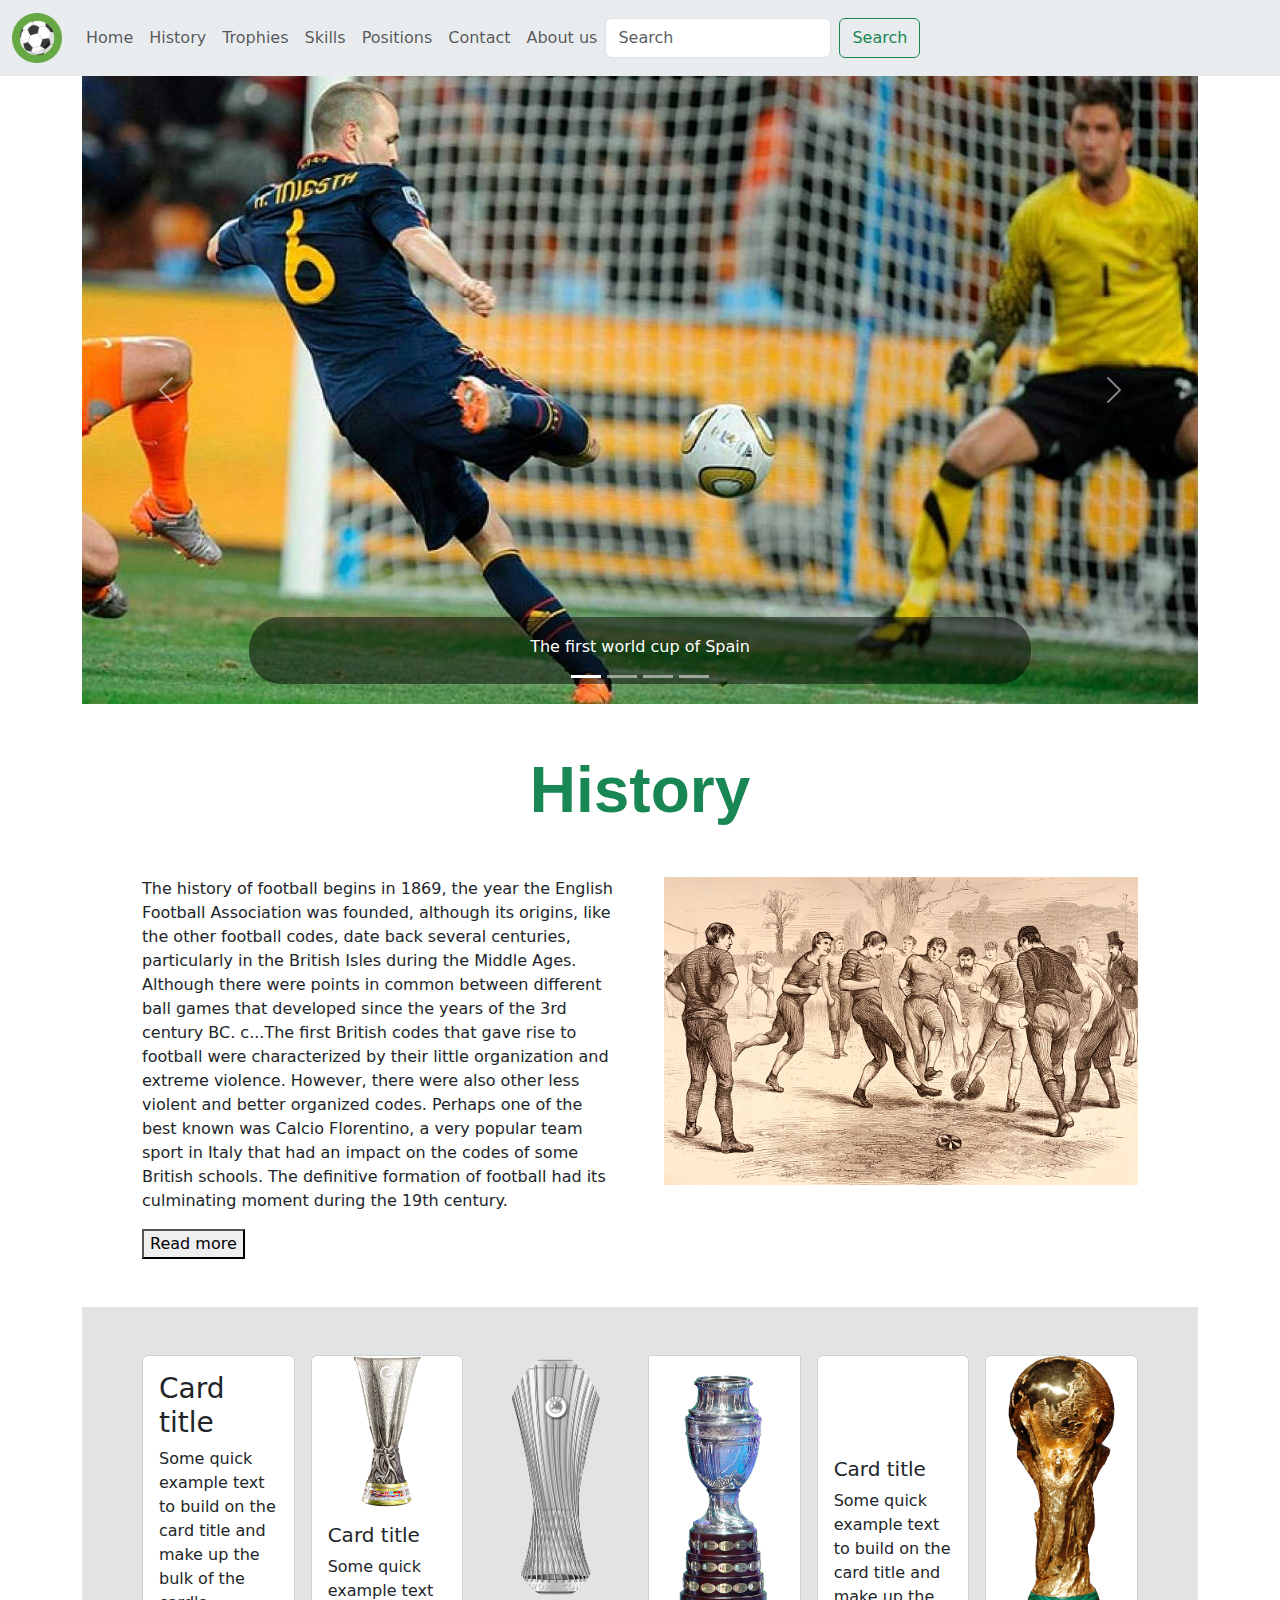
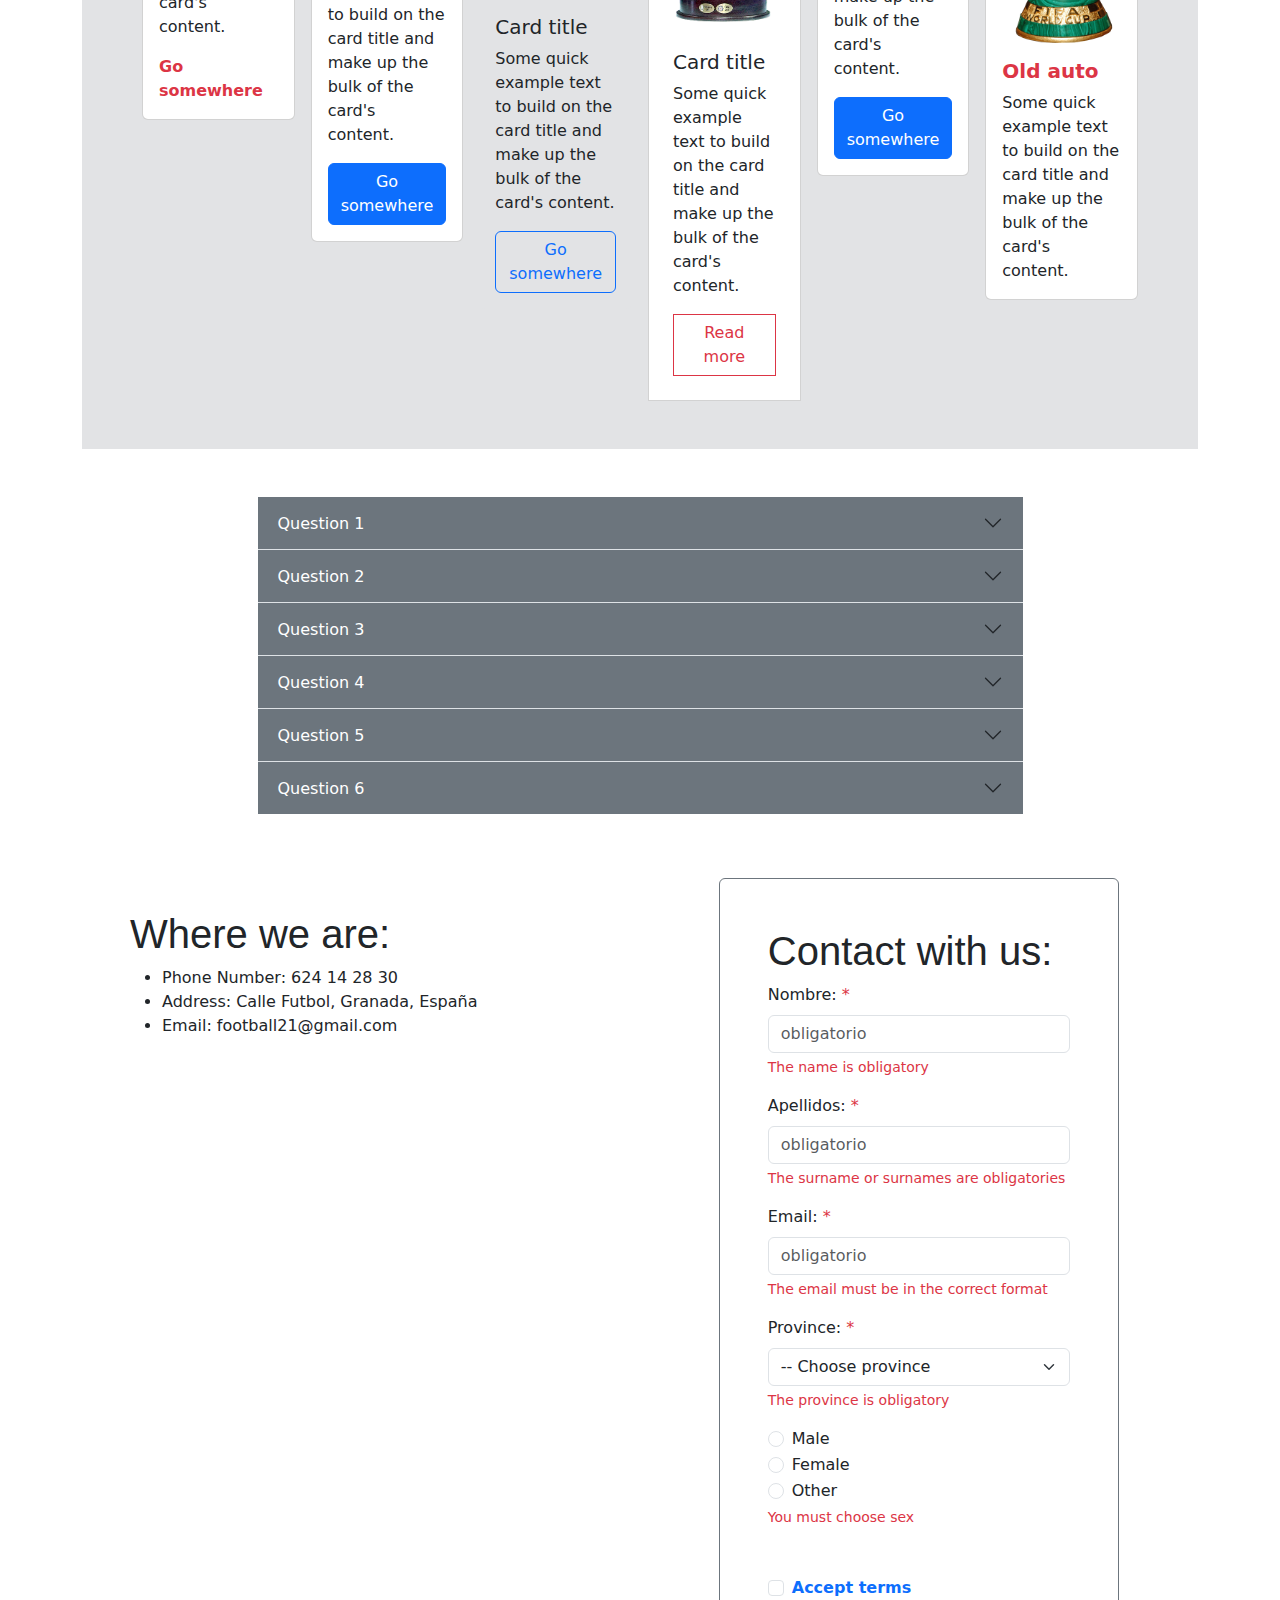
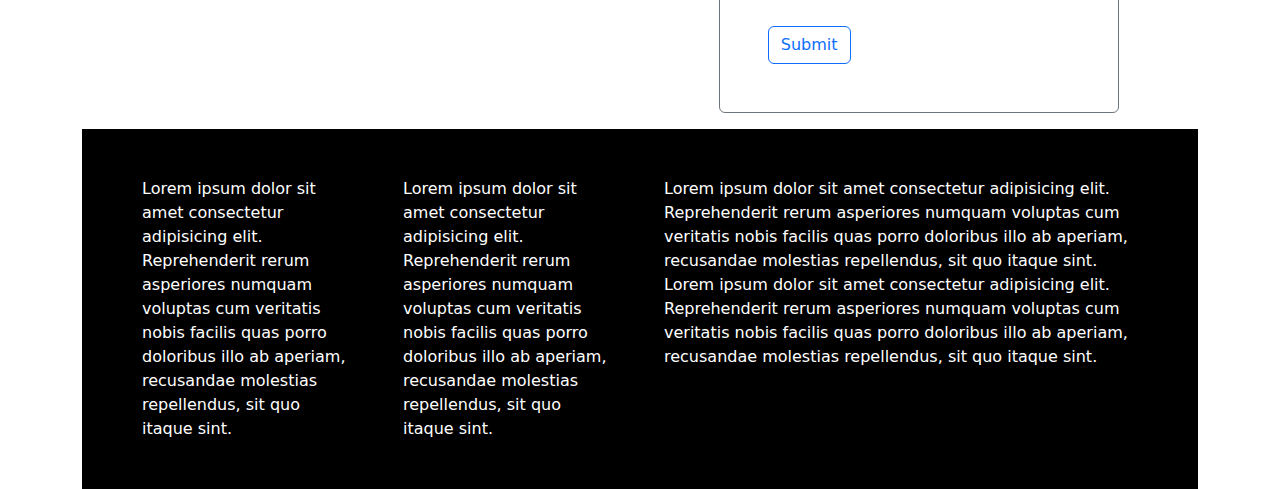
==== PROYECTO-BOOTSTRAP/football.html @ f74c39eb "." ====
<!DOCTYPE html>
<html lang="en">
<head>
    <meta charset="UTF-8">
    <meta name="viewport" content="width=device-width, initial-scale=1.0">
    <title>FOOTBALL</title>
    <link rel="stylesheet" href="https://cdn.jsdelivr.net/npm/bootstrap@5.3.2/dist/css/bootstrap.min.css">
    <link rel="stylesheet" href="./css/football.css">
    <link rel="shortcut icon" href="./img/balon.favicon.png" type="image/x-icon">
</head>
<body>
    <!-- div#wrapper.container>nav+head#hero+(main>(section*4))+footer -->

    <!------------ NAVIGATION BAR ------------>
    <nav class="navbar navbar-expand-lg bg-body-secondary sticky-top">
        <div class="container-fluid">
            <a class="navbar-brand" href="#"><img id="logo" src="./img/balon.favicon.png" alt="Logo FOOTBALL"></a>
            <button class="navbar-toggler" type="button" data-bs-toggle="collapse" data-bs-target="#navbarSupportedContent" aria-controls="navbarSupportedContent" aria-expanded="false" aria-label="Toggle navigation">
                <span class="navbar-toggler-icon"></span>
            </button>
            <div class="collapse navbar-collapse" id="navbarSupportedContent">
                <ul class="navbar-nav me-auto mb-2 mb-lg-0">
                    <li class="nav-item">
                        <a class="nav-link" aria-current="page" href="#">Home</a>
                    </li>
                    <li class="nav-item">
                        <a class="nav-link" href="#history" onclick="closenav()">History</a>
                    </li>
                    <li class="nav-item">
                        <a class="nav-link" href="#trophies">Trophies</a>
                    </li>
                    <li class="nav-item">
                        <a class="nav-link" href="#skills">Skills</a>
                    </li>
                    <li class="nav-item">
                        <a class="nav-link" href="#positions">Positions</a>
                    </li>
                    <li class="nav-item">
                        <a class="nav-link" href="#contact">Contact</a>
                    </li>
                    <li class="nav-item">
                        <a class="nav-link" href="#about us">About us</a>
                    </li>
            <!-- DESACTIVO FORMULARIO -->
            <form class="d-flex text-end" role="search">
                <input class="form-control me-2 " type="search" placeholder="Search" aria-label="Search">
                <button class="btn btn-outline-success" type="submit">Search</button>
            </form>
            </div>
        </div>
    </nav>

    <div id="wrapper" class="container">
        <!------------ HERO SECTION ------------>
        <section id="#">
            <!------- CAROUSEL BOOTSTRAP ------->
            <div id="carouselExampleCaptions" class="carousel slide">
                <!------- LINKS BELOW ------->
                <div class="carousel-indicators">
                    <button type="button" data-bs-target="#carouselExampleCaptions" data-bs-slide-to="0" class="active" aria-current="true" aria-label="Slide 1"></button>
                    <button type="button" data-bs-target="#carouselExampleCaptions" data-bs-slide-to="1" aria-label="Slide 2"></button>
                    <button type="button" data-bs-target="#carouselExampleCaptions" data-bs-slide-to="2" aria-label="Slide 3"></button>
                    <button type="button" data-bs-target="#carouselExampleCaptions" data-bs-slide-to="3" aria-label="Slide 4"></button>
                </div>

                <!------- IMAGES ------->
                <div class="carousel-inner">
                    <!------- IMAGE 1 ------->
                    <div class="carousel-item active">
                        <img src="./img/827245.jfif" class="d-block w-100" alt="Texto descriptivo">
                        <div class="carousel-caption d-none d-md-block bg-black rounded-5">
                            <h6>The first world cup of Spain</h6>
                        </div>
                    </div>
                    <!------- IMAGE 2 ------->
                    <div class="carousel-item">
                        <img src="./img/pele.jpg" class="d-block w-100" alt="Lo que sea">
                        <div class="carousel-caption d-none d-md-block bg-black rounded-5">
                            <h6></h6>
                        </div>
                    </div>
                    <!------- IMAGE 3 ------->
                    <div class="carousel-item">
                        <img src="./img/messi-8-1688020.jpg" class="d-block w-100" alt="Algo más">
                        <div class="carousel-caption d-none d-md-block bg-black rounded-5">
                            <h6>Messi with all his golden balls</h6>
                        </div>
                    </div>
                    <!------- IMAGE 4 ------->
                    <div class="carousel-item">
                        <img src="https://fastly.picsum.photos/id/295/800/600.jpg?hmac=n0htcanAhgyzO3VmxUn345VQCfH1OHE-rQcszodWWuw" class="d-block w-100" alt="Más aún">
                        <div class="carousel-caption d-none d-md-block bg-black rounded-5">
                            <h5>Fourth slide label</h5>
                            <p>Some representative placeholder content for the fourth slide.</p>
                        </div>
                    </div>
                    <!------- IMAGE 5 ------->
                    <div class="carousel-item">
                        <img src="https://fastly.picsum.photos/id/295/800/600.jpg?hmac=n0htcanAhgyzO3VmxUn345VQCfH1OHE-rQcszodWWuw" class="d-block w-100" alt="Más aún">
                        <div class="carousel-caption d-none d-md-block bg-black rounded-5">
                            <h5>Fourth slide label</h5>
                            <p>Some representative placeholder content for the fourth slide.</p>
                        </div>
                    </div>
                </div>

                <!------- FORWARD & BACKWARD BUTTONS ------->
                <button class="carousel-control-prev" type="button" data-bs-target="#carouselExampleCaptions" data-bs-slide="prev">
                    <span class="carousel-control-prev-icon" aria-hidden="true"></span>
                    <span class="visually-hidden">Previous</span>
                </button>
                <button class="carousel-control-next" type="button" data-bs-target="#carouselExampleCaptions" data-bs-slide="next">
                    <span class="carousel-control-next-icon" aria-hidden="true"></span>
                    <span class="visually-hidden">Next</span>
                </button>
            </div>
        </section>

        <main>
            <!------------ INTRODUCTION ------------>
            <section id="history" class="p-5">
                <h1 class="text-center mb-5 text-success display-3 fw-bold">History</h1>
                <!-- GRID 2 COLUMNS -->
                <div class="container">
                    <div class="row g-5">
                        <!------- COLUMN 1 ------->
                        <div class="col-12 col-md-6">
                            <p>The history of football begins in 1869, the year the English Football Association was founded, although its origins, like the other football codes, date back several centuries, particularly in the British Isles during the Middle Ages. Although there were points in common between different ball games that developed since the years of the 3rd century BC. c<span id="dots">...</span><span id="more">The first British codes that gave rise to football were characterized by their little organization and extreme violence. However, there were also other less violent and better organized codes. Perhaps one of the best known was Calcio Florentino, a very popular team sport in Italy that had an impact on the codes of some British schools. The definitive formation of football had its culminating moment during the 19th century.</span></p>
                            <button onclick="myFunction2()" id="myBtn">Read more</button>
                        </div>
                        <!------- COLUMN 2 ------->
                        <div class="col-12 col-md-6">
                            <img class="w-100" src="./img/historia.jpg" alt="">
                        </div>
                    </div>
                </div>
            </section>

            <!------------ TROPHIES ------------>
            <section id="trophies" class="p-5 bg-secondary-subtle">
                <div class="container">
                    <div class="row g-3">
                        <div class="col-12 col-md-6 col-lg-2 col-xxl-2">
                            <!------- CARD 1 ------->
                            <div class="card">
                                <div class="card-body">
                                    <h3 class="card-title">Card title</h3>
                                    <p class="card-text">Some quick example text to build on the card title and make up the bulk of the card's content.</p>
                                    <a href="#" class="link-danger link-offset-2 fw-bold text-decoration-none">Go somewhere</a>
                                </div>
                            </div>
                        </div>
                        <div class="col-12 col-md-6 col-lg-2 col-xxl-2">
                            <!------- CARD 2 ------->
                            <div class="card">
                                <img src="./img/europa league.png" class="card-img-top" alt="Descripción">
                                <div class="card-body">
                                    <h5 class="card-title">Card title</h5>
                                    <p class="card-text">Some quick example text to build on the card title and make up the bulk of the card's content.</p>
                                    <a href="#" class="btn btn-primary">Go somewhere</a>
                                </div>
                            </div>
                        </div>
                        <div class="col-12 col-md-6 col-lg-2 col-xxl-2">
                            <!------- CARD 3 ------->
                            <div class="card bg-secondary-subtle border-0">
                                <img src="./img/Conference league.png" class="card-img-top rounded-circle w-75 d-block m-auto" alt="Descripción">
                                <div class="card-body">
                                    <h5 class="card-title">Card title</h5>
                                    <p class="card-text">Some quick example text to build on the card title and make up the bulk of the card's content.</p>
                                    <a href="#" class="btn btn-outline-primary mx-auto">Go somewhere</a>
                                </div>
                            </div>
                        </div>
                        <div class="col-12 col-md-6 col-lg-2 col-xxl-2">
                            <!------- CARD 4 ------->
                            <div class="card p-2 rounded-0">
                                <img src="./img/american cup.png" class="card-img-top" alt="Descripción">
                                <div class="card-body">
                                    <h5 class="card-title">Card title</h5>
                                    <p class="card-text">Some quick example text to build on the card title and make up the bulk of the card's content.</p>
                                    <a href="#" class="btn btn-outline-danger d-block rounded-0">Read more</a>
                                </div>
                            </div>
                        </div>
                        <div class="col-12 col-md-6 col-lg-2 col-xxl-2">
                            <!------- CARD 5 ------->
                            <div class="card">
                                <div class="ratio ratio-16x9">
                                    <iframe src="https://www.youtube.com/embed/86vsSW-Rt0o?si=oY3pMGv5X116dDCg" title="YouTube video player" frameborder="0" allow="accelerometer; autoplay; clipboard-write; encrypted-media; gyroscope; picture-in-picture; web-share" allowfullscreen></iframe>
                                </div>
                                <div class="card-body">
                                    <h5 class="card-title">Card title</h5>
                                    <p class="card-text">Some quick example text to build on the card title and make up the bulk of the card's content.</p>
                                    <a href="#" class="btn btn-primary">Go somewhere</a>
                                </div>
                            </div>
                        </div>
                        <div class="col-12 col-md-6 col-lg-2 col-xxl-2">
                            <!------- CARD 6 ------->
                            <a href="" class="text-decoration-none">
                            <div class="card">
                                <img src="./img/world cup.png" class="card-img-top" alt="Old auto">
                                <div class="card-body">
                                    <h5 class="card-title text-danger fw-bold">Old auto</h5>
                                    <p class="card-text">Some quick example text to build on the card title and make up the bulk of the card's content.</p>
                                </div>
                                </div>
                            </a>
                        </div>
                    </div>
                </div>
            </section>
            
            <!------------ SKILLS ------------>
            <section id="skills" class="p-5">
                <!-- ACCORDION FROM BOOTSTRAP V5.3 -->
                <div class="accordion accordion-flush w-75 mx-auto" id="accordionExample">
                    <div class="accordion-item">
                        <h2 class="accordion-header">
                            <button class="accordion-button collapsed bg-secondary text-white bg-secondary text-white" type="button" data-bs-toggle="collapse" data-bs-target="#collapseOne" aria-expanded="false" aria-controls="collapseOne">
                            Question 1
                            </button>
                        </h2>
                        <div id="collapseOne" class="accordion-collapse collapse" data-bs-parent="#accordionExample">
                            <div class="accordion-body bg-black text-white">
                                <strong>This is the first item's accordion body.</strong> It is shown by default, until the collapse plugin adds the appropriate classes that we use to style each element. These classes control the overall appearance, as well as the showing and hiding via CSS transitions. You can modify any of this with custom CSS or overriding our default variables. It's also worth noting that just about any HTML can go within the <code>.accordion-body</code>, though the transition does limit overflow.
                            </div>
                        </div>
                    </div>
                    <div class="accordion-item">
                        <h2 class="accordion-header">
                            <button class="accordion-button collapsed bg-secondary text-white" type="button" data-bs-toggle="collapse" data-bs-target="#collapseTwo" aria-expanded="false" aria-controls="collapseTwo">
                            Question 2
                            </button>
                        </h2>
                        <div id="collapseTwo" class="accordion-collapse collapse" data-bs-parent="#accordionExample">
                            <div class="accordion-body bg-black text-white">
                            <strong>This is the second item's accordion body.</strong> It is hidden by default, until the collapse plugin adds the appropriate classes that we use to style each element. These classes control the overall appearance, as well as the showing and hiding via CSS transitions. You can modify any of this with custom CSS or overriding our default variables. It's also worth noting that just about any HTML can go within the <code>.accordion-body</code>, though the transition does limit overflow.
                            </div>
                        </div>
                    </div>
                    <div class="accordion-item">
                        <h2 class="accordion-header">
                            <button class="accordion-button collapsed bg-secondary text-white" type="button" data-bs-toggle="collapse" data-bs-target="#collapseThree" aria-expanded="false" aria-controls="collapseThree">
                            Question 3
                            </button>
                        </h2>
                        <div id="collapseThree" class="accordion-collapse collapse" data-bs-parent="#accordionExample">
                            <div class="accordion-body bg-black text-white">
                            <strong>This is the third item's accordion body.</strong> It is hidden by default, until the collapse plugin adds the appropriate classes that we use to style each element. These classes control the overall appearance, as well as the showing and hiding via CSS transitions. You can modify any of this with custom CSS or overriding our default variables. It's also worth noting that just about any HTML can go within the <code>.accordion-body</code>, though the transition does limit overflow.
                            </div>
                        </div>
                    </div>
                    <div class="accordion-item">
                        <h2 class="accordion-header">
                            <button class="accordion-button collapsed bg-secondary text-white" type="button" data-bs-toggle="collapse" data-bs-target="#collapseFour" aria-expanded="false" aria-controls="collapseFour">
                            Question 4
                            </button>
                        </h2>
                        <div id="collapseFour" class="accordion-collapse collapse" data-bs-parent="#accordionExample">
                            <div class="accordion-body bg-black text-white">
                            <strong>This is the third item's accordion body.</strong> It is hidden by default, until the collapse plugin adds the appropriate classes that we use to style each element. These classes control the overall appearance, as well as the showing and hiding via CSS transitions. You can modify any of this with custom CSS or overriding our default variables. It's also worth noting that just about any HTML can go within the <code>.accordion-body</code>, though the transition does limit overflow.
                            </div>
                        </div>
                    </div>
                    <div class="accordion-item">
                        <h2 class="accordion-header">
                            <button class="accordion-button collapsed bg-secondary text-white" type="button" data-bs-toggle="collapse" data-bs-target="#collapseFive" aria-expanded="false" aria-controls="collapseFive">
                            Question 5
                            </button>
                        </h2>
                        <div id="collapseFive" class="accordion-collapse collapse" data-bs-parent="#accordionExample">
                            <div class="accordion-body bg-black text-white">
                            <strong>This is the third item's accordion body.</strong> It is hidden by default, until the collapse plugin adds the appropriate classes that we use to style each element. These classes control the overall appearance, as well as the showing and hiding via CSS transitions. You can modify any of this with custom CSS or overriding our default variables. It's also worth noting that just about any HTML can go within the <code>.accordion-body</code>, though the transition does limit overflow.
                            </div>
                        </div>
                    </div>
                    <div class="accordion-item">
                        <h2 class="accordion-header">
                            <button class="accordion-button collapsed bg-secondary text-white" type="button" data-bs-toggle="collapse" data-bs-target="#collapseSix" aria-expanded="false" aria-controls="collapseSix">
                            Question 6
                            </button>
                        </h2>
                        <div id="collapseSix" class="accordion-collapse collapse" data-bs-parent="#accordionExample">
                            <div class="accordion-body bg-black text-white">
                            <strong>This is the third item's accordion body.</strong> It is hidden by default, until the collapse plugin adds the appropriate classes that we use to style each element. These classes control the overall appearance, as well as the showing and hiding via CSS transitions. You can modify any of this with custom CSS or overriding our default variables. It's also worth noting that just about any HTML can go within the <code>.accordion-body</code>, though the transition does limit overflow.
                            </div>
                        </div>
                    </div>
                </div>
            </section>
            
            <!------------ POSITIONS ------------>
            <section id="positions">
                
            </section>

            <!------------ CONTACT ------------>
            <section id="contact" class="h-75">
                <div class="container">
                    <div class="row">
                        <div class="col-12 col-md-6 p-5 ">
                            <h1>Where we are:</h1>
                            <ul>
                                <li>Phone Number: 624 14 28 30</li>
                                <li>Address: Calle Futbol, Granada, España</li>
                                <li>Email: football21@gmail.com</li>
                            </ul>
                            <div class="ratio ratio-1x1 w-75 mx-auto mt-5">
                                <iframe src="https://www.google.com/maps/embed?pb=!1m18!1m12!1m3!1d85557.43294208476!2d-3.90447920020914!3d37.16340729275277!2m3!1f0!2f0!3f0!3m2!1i1024!2i768!4f13.1!3m3!1m2!1s0xd7206f2022d8287%3A0x9aa7edf720f679b5!2sC.%20Futbol%2C%2018328%20Pe%C3%B1uelas%2C%20Granada!5e0!3m2!1ses!2ses!4v1707207573470!5m2!1ses!2ses" style="border:0;" allowfullscreen="" loading="lazy"></iframe>
                            </div>
                        </div>
                        <!------- FORM ------->
                        <div class="col-12 col-md-6">
                            <form action="" method="post" onsubmit="return validation()" class="m-3 p-5 border border-secondary rounded-2 mx-auto w-75">
                                <h1>Contact with us: </h1>
                                <div class="mb-3">
                                    <label for="nombre" class="form-label">Nombre: <span class="text-danger">*</span></label>
                                    <input type="text" onchange="deleteError('nombre')" class="form-control" id="nombre" name="nombre" placeholder="obligatorio">
                                    <div id="nombreHelp" class="form-text text-danger">The name is obligatory</div>
                                </div>
                                <div class="mb-3">
                                    <label for="apellidos" class="form-label">Apellidos: <span class="text-danger">*</span></label>
                                    <input type="text" onchange="deleteError('apellidos')"class="form-control" id="apellidos" name="apellidos" placeholder="obligatorio">
                                    <div id="apellidosHelp" class="form-text text-danger">The surname or surnames are obligatories</div>
                                </div>
                                <div class="mb-3">
                                    <label for="email" class="form-label">Email: <span class="text-danger">*</span></label>
                                    <input type="email" onchange="deleteError('email')"class="form-control" id="email" name="email" placeholder="obligatorio">
                                    <div id="emailHelp" class="form-text text-danger">The email must be in the correct format</div>
                                </div>
                                <div class="mb-3">
                                    <label for="provincia" class="form-label">Province: <span class="text-danger">*</span></label>
                                    <select class="form-select" onchange="deleteError('provincia')" aria-label="Default select example">
                                        <option value="0" selected>-- Choose province</option>
                                        <option value="29">Málaga</option>
                                        <option value="18">Granada</option>
                                        <option value="4">Almería</option>
                                    </select>
                                    <div id="provinciaHelp" class="form-text text-danger">The province is obligatory</div>
                                </div>
                                <div class="form-check">
                                    <input class="form-check-input" type="radio" name="sexo" id="masculino" value="masculino">
                                    <label class="form-check-label" for="masculino">
                                        Male
                                    </label>
                                </div>
                                <div class="form-check">
                                    <input class="form-check-input" type="radio" name="sexo" id="femenino" value="femenino">
                                    <label class="form-check-label" for="femenino">
                                        Female
                                    </label>
                                </div>
                                <div class="form-check">
                                    <input class="form-check-input" type="radio" name="sexo" id="otro" value="otro">
                                    <label class="form-check-label" for="otro">
                                        Other
                                    </label>
                                </div>
                                <div id="sexoHelp" class="form-text text-danger">You must choose sex</div>
                                <div class="form-check mt-5">
                                    <input class="form-check-input" type="checkbox" value="terminos" id="terminos">
                                    <a id="disparador" data-bs-toggle="modal" data-bs-target="#condiciones" class="text-primary fw-bold">
                                        <label class="form-check-label" for="terminos">
                                        Accept terms
                                        </label>
                                    </a>
                                </div>
                                <button class="btn btn-outline-primary mt-4 mx-auto" type="submit">Submit</button>
                            </form>
                            <!-- Modal -->
                            <div class="modal fade" id="condiciones" data-bs-backdrop="static" data-bs-keyboard="false" tabindex="-1" aria-labelledby="staticBackdropLabel" aria-hidden="true">
                                <div class="modal-dialog modal-dialog-scrollable">
                                    <div class="modal-content">
                                        <div class="modal-header">
                                            <h1 class="modal-title fs-5" id="staticBackdropLabel">PRIVACY POLICY</h1>
                                            <button type="button" class="btn-close" data-bs-dismiss="modal" aria-label="Close"></button>
                                        </div>
                                        <div class="modal-body">
                                            <h4>Privacy Policy</h4> This Privacy Policy establishes the terms in which <b>Football</b> uses and protects the information that is provided by its users when using its website. This company is committed to the security of its users' data. When we ask you to fill out personal information fields with which you can be identified, we do so ensuring that it will only be used in accordance with the terms of this document. However, this Privacy Policy may change over time or be updated, so we recommend and emphasize that you continually review this page to ensure that you agree with such changes. <br><br><h6>Information that is collected</h6> Our website may collect personal information such as: Name, contact information such as your email address and demographic information. Likewise, when necessary, specific information may be required to process an order or make a delivery or billing. <br><br><h6>Use of collected information</h6> Our website uses the information in order to provide the best possible service, particularly to maintain a record of users, orders if applicable, and improve our products and services. Emails may be sent periodically through our site with special offers, new products and other advertising information that we consider relevant to you or that may provide you with some benefit, these emails will be sent to the address you provide and may be canceled. whenever. <b>Football</b> is highly committed to fulfilling the commitment to keep your information secure. We use the most advanced systems and constantly update them to ensure that there is no unauthorized access. <br><br><h6>Cookies</h6> A cookie refers to a file that is sent with the purpose of requesting permission to be stored on your computer. Upon accepting said file, it is created and the cookie is then used to obtain information regarding web traffic, and also facilitates future visits to a website. recurrent. Another function that cookies have is that with them the websites can recognize you individually and therefore provide you with the best personalized service on their website. <br>Our website uses cookies to identify the pages that are visited and their frequency. This information is used only for statistical analysis and then the information is permanently deleted. You can delete cookies at any time from your computer. However, cookies help to provide a better service on the websites, they do not give access to information from your computer or from you, unless you want it and provide it directly. You can accept or deny the use of cookies, however most browsers automatically accept cookies as it serves to have a better web service. You can also change your computer settings to decline cookies. If they decline, you may not be able to use some of our services. <br><br><h6>Links to Third Parties</h6> This website may contain links to other sites that may be of interest to you. Once you click on these links and leave our page, we no longer have control over the site to which you are redirected and therefore we are not responsible for the terms or privacy or the protection of your data on those other third party sites. These sites are subject to their own privacy policies, so it is recommended that you consult them to confirm that you agree with them. <br><br><h6>Control of your personal information</h6> At any time you may restrict the collection or use of personal information that is provided to our website. Each time you are asked to fill out a form, such as the user registration form, you can check or uncheck the option to receive information by email. If you have selected the option to receive our newsletter or advertising, you can cancel it at any time. This company will not sell, assign or distribute personal information that is collected without your consent, unless required by a judge with a court order. <b>Football</b> reserves the right to change the terms of this Privacy Policy at any time.
                                        </div>
                                        <div class="modal-footer">
                                            <button type="button" class="btn btn-primary">Understood</button>
                                        </div>
                                    </div>
                                </div>
                            </div>
                        </div>
                    </div>
                </div>
            </section>
        </main>

        <!------------ FOOTER (ABOUT US) ------------>
        <footer id="about us" class="bg-black text-white p-5">
            <div class="container">
                <div class="row g-5">
                    <div class="col-12 col-md-6 col-lg-3">
                        Lorem ipsum dolor sit amet consectetur adipisicing elit. Reprehenderit rerum asperiores numquam voluptas cum veritatis nobis facilis quas porro doloribus illo ab aperiam, recusandae molestias repellendus, sit quo itaque sint.
                    </div>
                    <div class="col-12 col-md-6 col-lg-3">
                        Lorem ipsum dolor sit amet consectetur adipisicing elit. Reprehenderit rerum asperiores numquam voluptas cum veritatis nobis facilis quas porro doloribus illo ab aperiam, recusandae molestias repellendus, sit quo itaque sint.
                    </div>
                    <div class="col-12 col-md-12 col-lg-6">
                        Lorem ipsum dolor sit amet consectetur adipisicing elit. Reprehenderit rerum asperiores numquam voluptas cum veritatis nobis facilis quas porro doloribus illo ab aperiam, recusandae molestias repellendus, sit quo itaque sint. Lorem ipsum dolor sit amet consectetur adipisicing elit. Reprehenderit rerum asperiores numquam voluptas cum veritatis nobis facilis quas porro doloribus illo ab aperiam, recusandae molestias repellendus, sit quo itaque sint.
                    </div>
                </div>
            </div>
        </footer>
    </div>
    <script src="https://cdn.jsdelivr.net/npm/bootstrap@5.3.2/dist/js/bootstrap.bundle.min.js"></script>
    <script src="./js/validacion.js"></script>
</body>
</html>
---- PROYECTO-BOOTSTRAP/css/football.css ----
/********************************************************/
/*      stylesheet for PROJECT BOOTSTRAP                */
/*      author: Juan Carlos Ocaña Heredia               */
/*      version. 1.0                                    */
/*      comment: project for Lenguaje de Marcas - 1ºDAM */
/********************************************************/

/******************** FONTS ********************/
h1 {
    font-family: Arial, Helvetica, sans-serif;
}


/******************* COLORS ********************/
.carousel-caption {
    --bs-bg-opacity: .5;}


.accordion-button:not(.collapsed){
    background-color: rgb(88, 189, 98) !important;
}
.accordion-button.collapsed{
    background-color: yellow;
}

/******************* SIZES ********************/



/******************* IMAGES ********************/
#logo {
    height: 50px;
}

#hero {
    background-image: url(../img/hero.jpg);
    background-size: cover;
    background-position: center;
}

/******************* OTHER FIXES ********************/ç

#disparador:hover{
    cursor: pointer;
    opacity: 0.75;
}
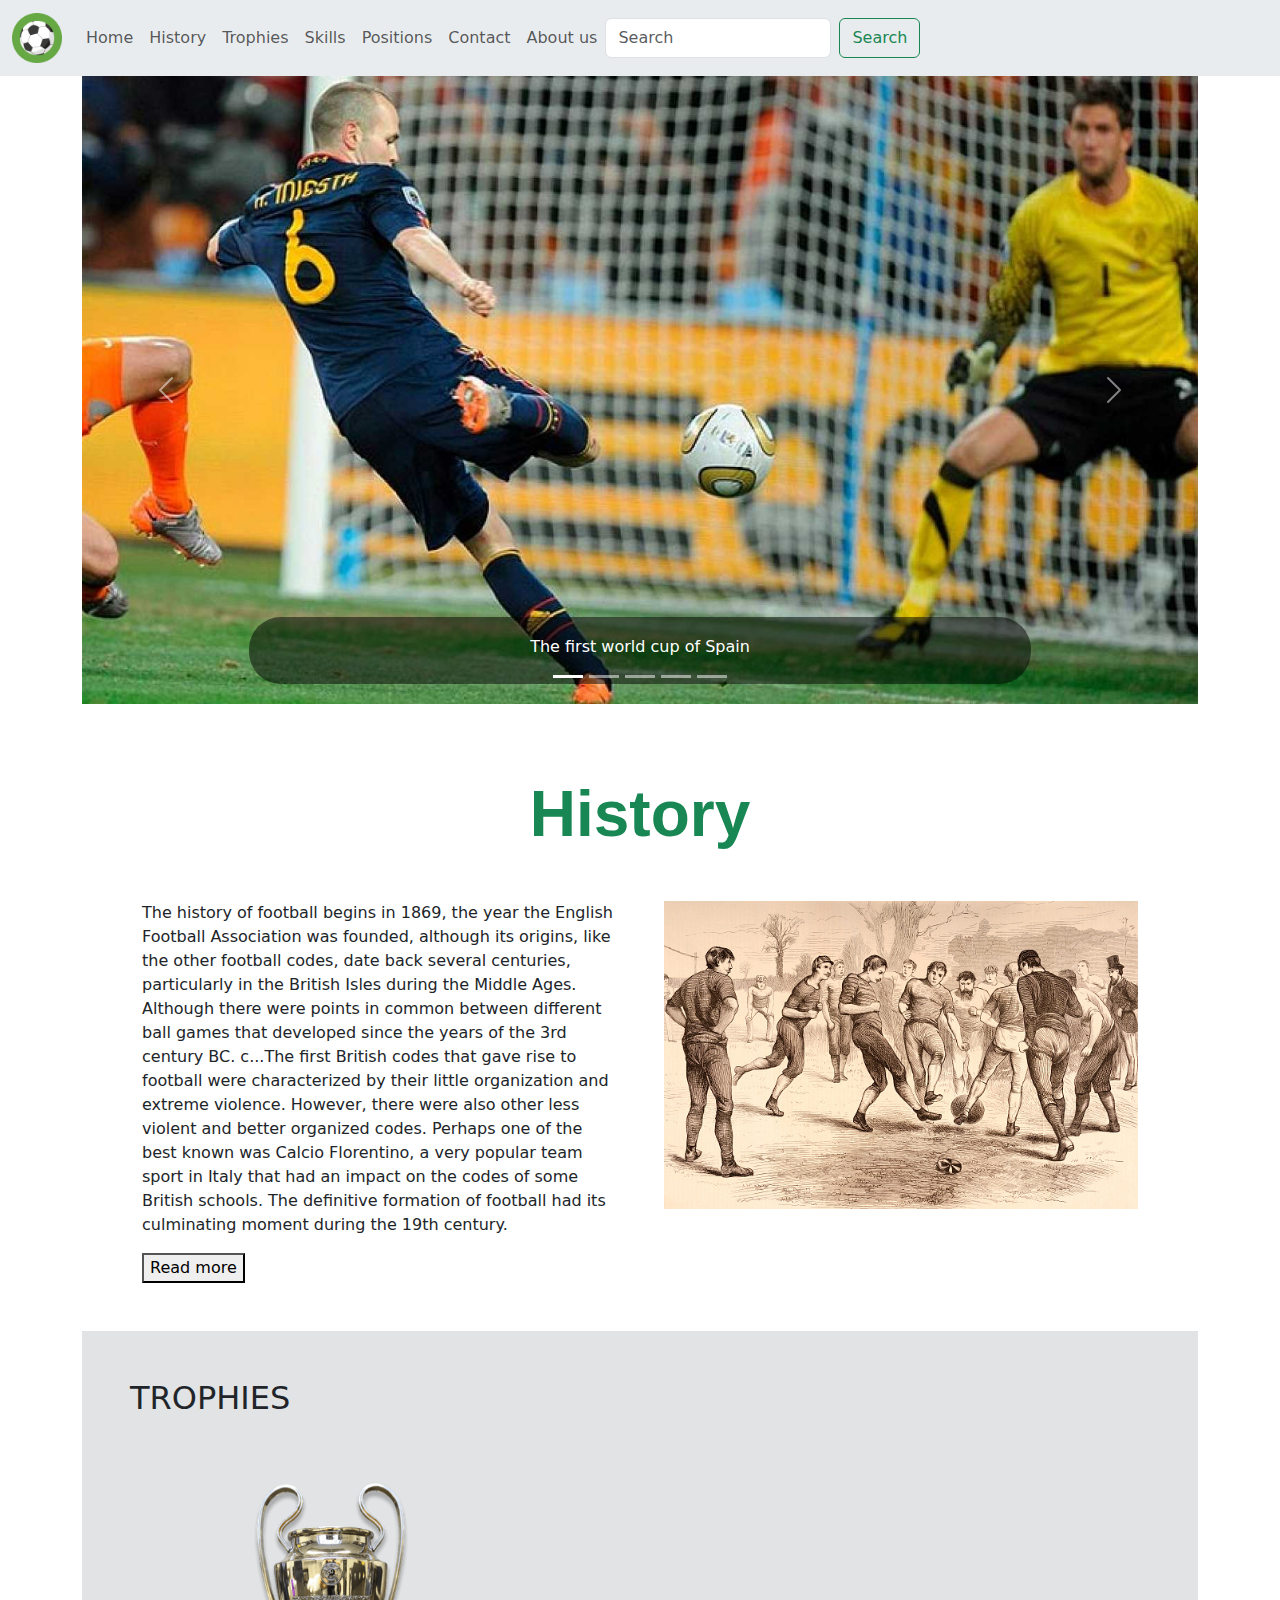
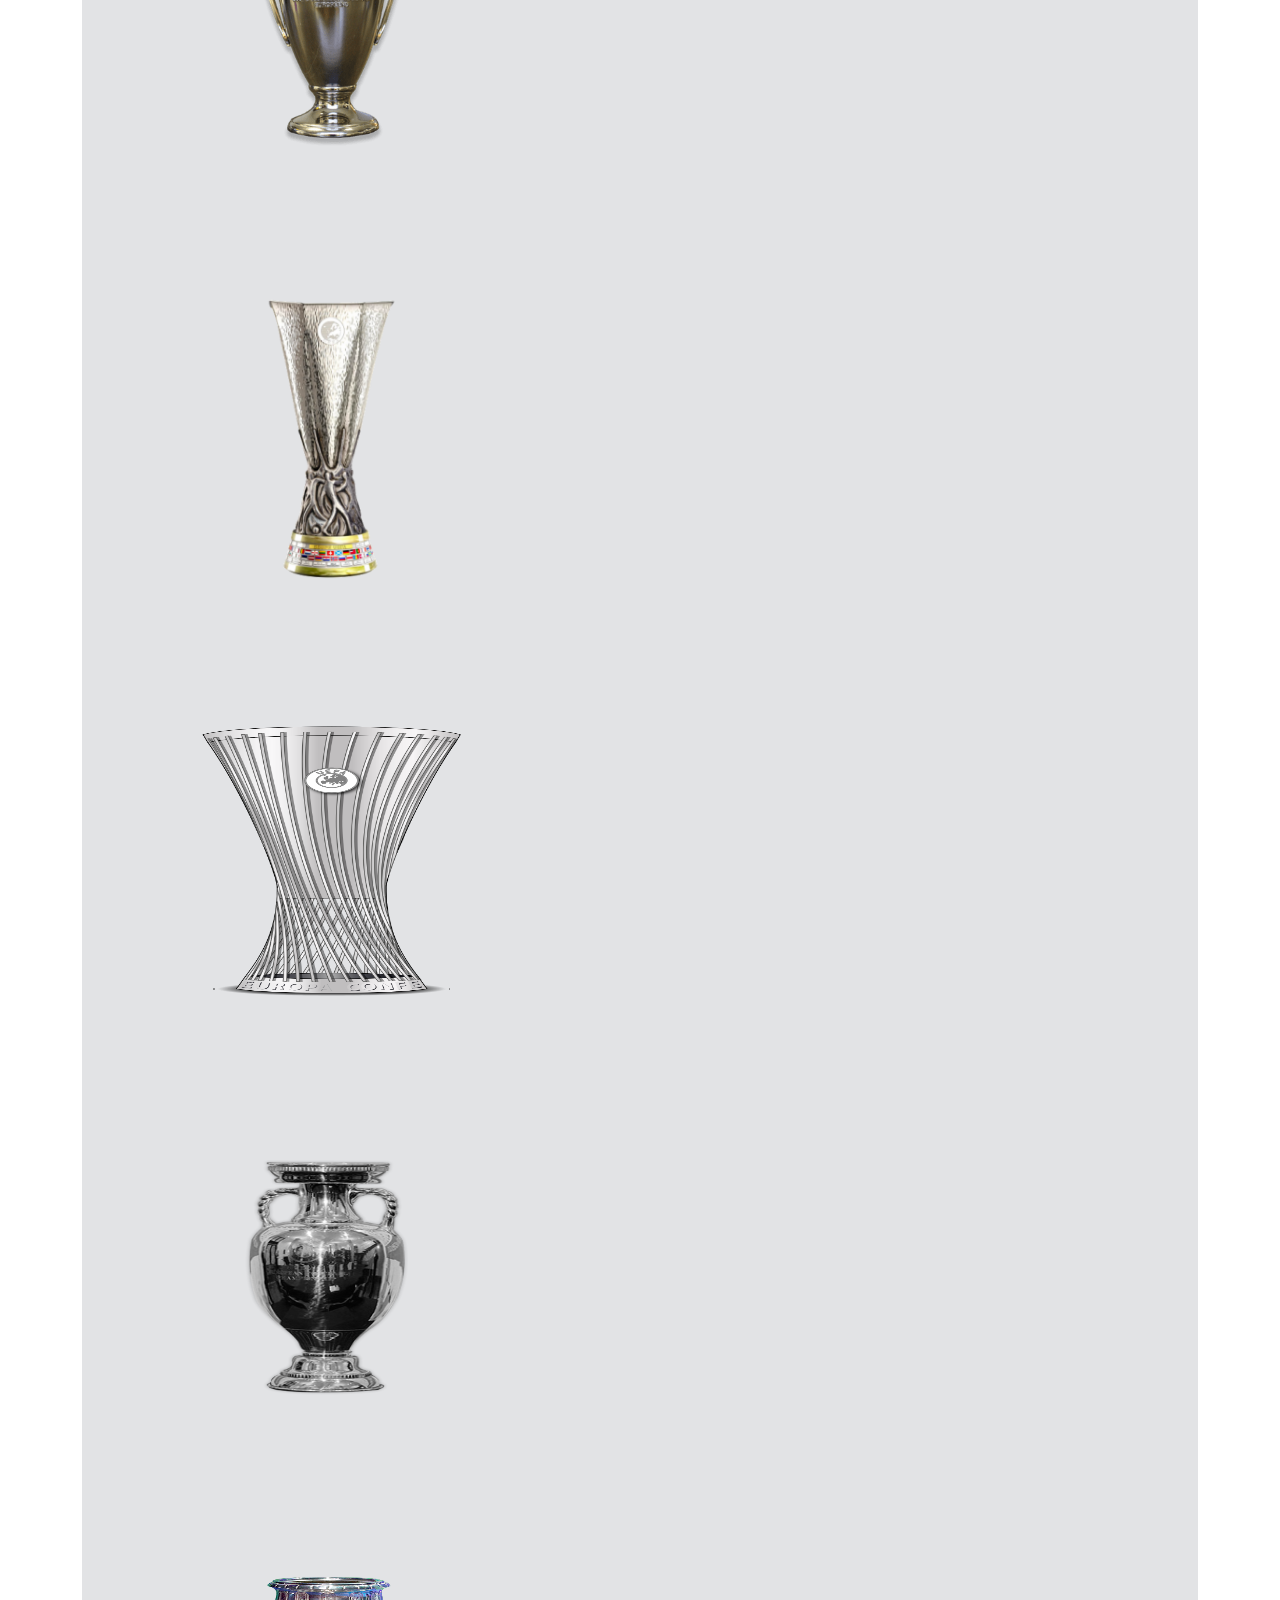
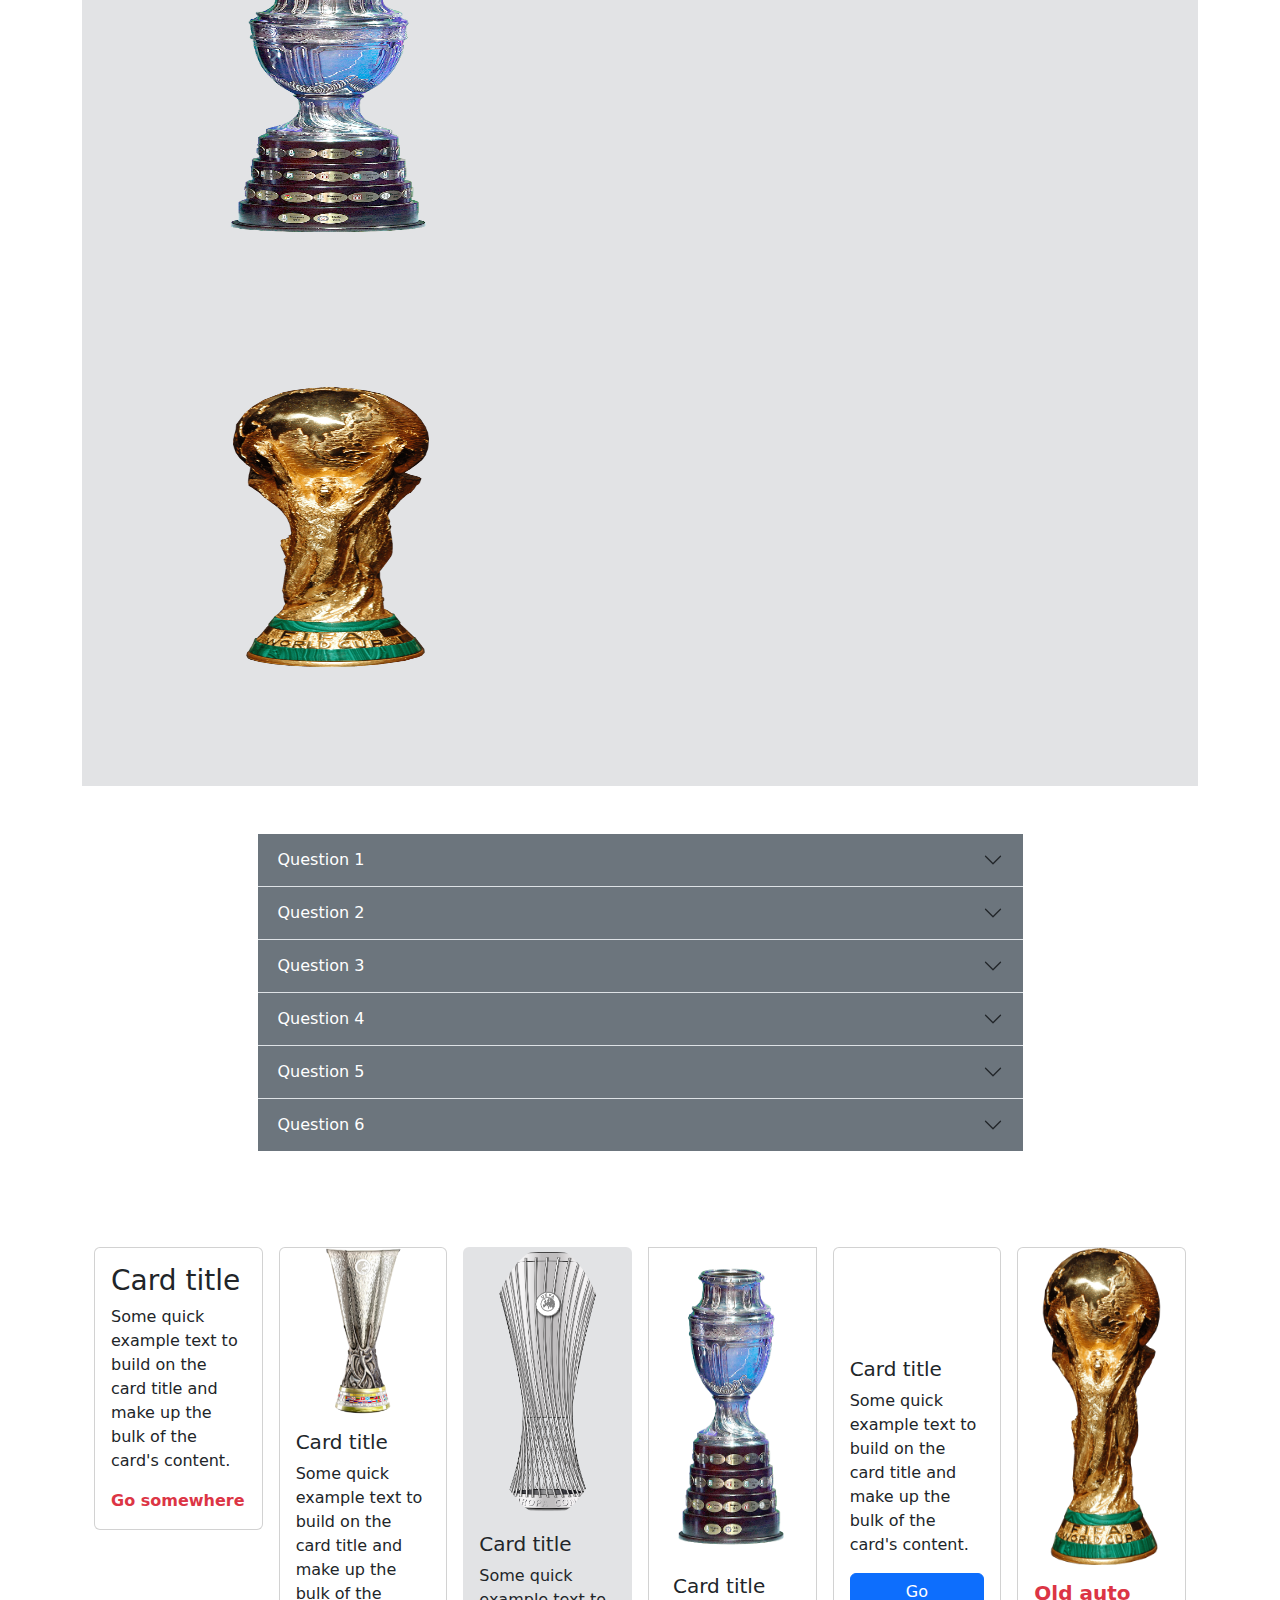
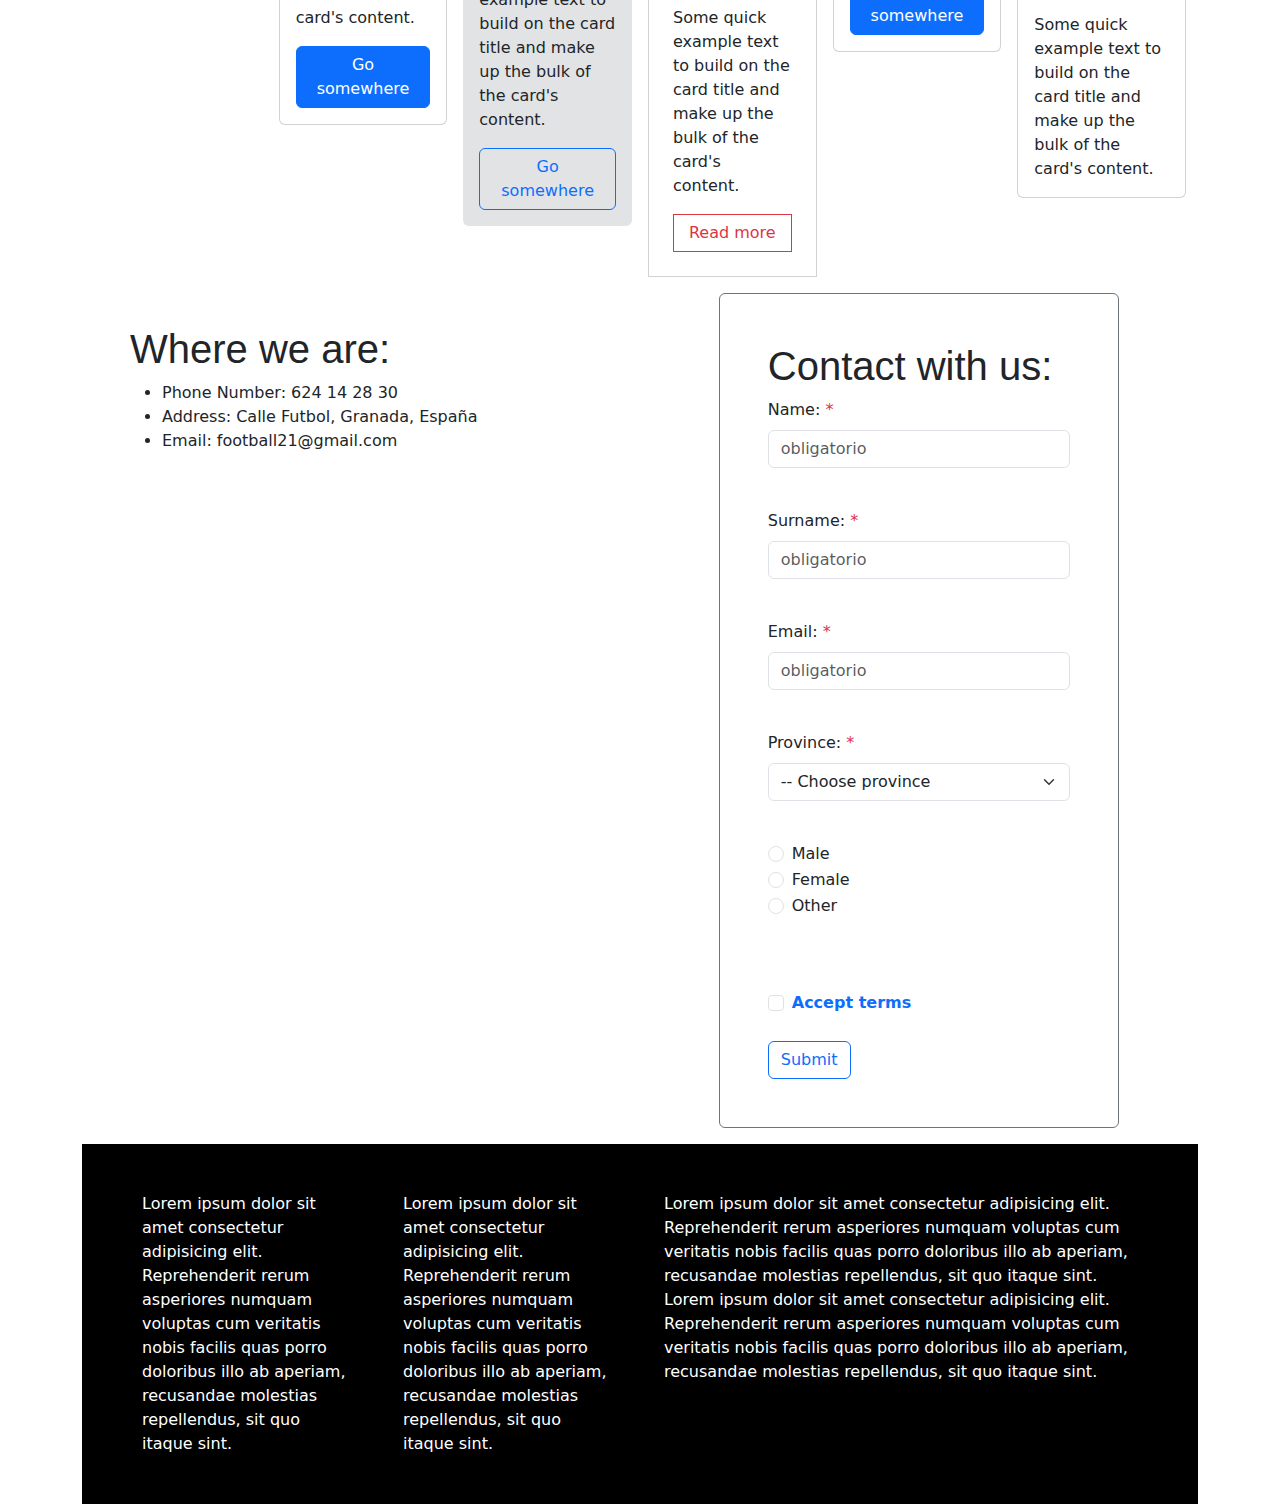
==== commit 4af98bd7: "." ====
--- a/PROYECTO-BOOTSTRAP/football.html
+++ b/PROYECTO-BOOTSTRAP/football.html
@@ -27,19 +27,19 @@
                         <a class="nav-link" href="#history" onclick="closenav()">History</a>
                     </li>
                     <li class="nav-item">
-                        <a class="nav-link" href="#trophies">Trophies</a>
-                    </li>
-                    <li class="nav-item">
-                        <a class="nav-link" href="#skills">Skills</a>
-                    </li>
-                    <li class="nav-item">
-                        <a class="nav-link" href="#positions">Positions</a>
-                    </li>
-                    <li class="nav-item">
-                        <a class="nav-link" href="#contact">Contact</a>
-                    </li>
-                    <li class="nav-item">
-                        <a class="nav-link" href="#about us">About us</a>
+                        <a class="nav-link" href="#trophies" onclick="closenav()">Trophies</a>
+                    </li>
+                    <li class="nav-item">
+                        <a class="nav-link" href="#skills" onclick="closenav()">Skills</a>
+                    </li>
+                    <li class="nav-item">
+                        <a class="nav-link" href="#positions" onclick="closenav()">Positions</a>
+                    </li>
+                    <li class="nav-item">
+                        <a class="nav-link" href="#contact" onclick="closenav()">Contact</a>
+                    </li>
+                    <li class="nav-item">
+                        <a class="nav-link" href="#about us" onclick="closenav()">About us</a>
                     </li>
             <!-- DESACTIVO FORMULARIO -->
             <form class="d-flex text-end" role="search">
@@ -61,6 +61,7 @@
                     <button type="button" data-bs-target="#carouselExampleCaptions" data-bs-slide-to="1" aria-label="Slide 2"></button>
                     <button type="button" data-bs-target="#carouselExampleCaptions" data-bs-slide-to="2" aria-label="Slide 3"></button>
                     <button type="button" data-bs-target="#carouselExampleCaptions" data-bs-slide-to="3" aria-label="Slide 4"></button>
+                    <button type="button" data-bs-target="#carouselExampleCaptions" data-bs-slide-to="4" aria-label="Slide 5"></button>
                 </div>
 
                 <!------- IMAGES ------->
@@ -119,7 +120,7 @@
         <main>
             <!------------ INTRODUCTION ------------>
             <section id="history" class="p-5">
-                <h1 class="text-center mb-5 text-success display-3 fw-bold">History</h1>
+                <h1 class="text-center mt-4 mb-5 text-success display-3 fw-bold">History</h1>
                 <!-- GRID 2 COLUMNS -->
                 <div class="container">
                     <div class="row g-5">
@@ -138,75 +139,84 @@
 
             <!------------ TROPHIES ------------>
             <section id="trophies" class="p-5 bg-secondary-subtle">
-                <div class="container">
-                    <div class="row g-3">
-                        <div class="col-12 col-md-6 col-lg-2 col-xxl-2">
-                            <!------- CARD 1 ------->
-                            <div class="card">
-                                <div class="card-body">
-                                    <h3 class="card-title">Card title</h3>
-                                    <p class="card-text">Some quick example text to build on the card title and make up the bulk of the card's content.</p>
-                                    <a href="#" class="link-danger link-offset-2 fw-bold text-decoration-none">Go somewhere</a>
-                                </div>
-                            </div>
-                        </div>
-                        <div class="col-12 col-md-6 col-lg-2 col-xxl-2">
-                            <!------- CARD 2 ------->
-                            <div class="card">
-                                <img src="./img/europa league.png" class="card-img-top" alt="Descripción">
-                                <div class="card-body">
-                                    <h5 class="card-title">Card title</h5>
-                                    <p class="card-text">Some quick example text to build on the card title and make up the bulk of the card's content.</p>
-                                    <a href="#" class="btn btn-primary">Go somewhere</a>
-                                </div>
-                            </div>
-                        </div>
-                        <div class="col-12 col-md-6 col-lg-2 col-xxl-2">
-                            <!------- CARD 3 ------->
-                            <div class="card bg-secondary-subtle border-0">
-                                <img src="./img/Conference league.png" class="card-img-top rounded-circle w-75 d-block m-auto" alt="Descripción">
-                                <div class="card-body">
-                                    <h5 class="card-title">Card title</h5>
-                                    <p class="card-text">Some quick example text to build on the card title and make up the bulk of the card's content.</p>
-                                    <a href="#" class="btn btn-outline-primary mx-auto">Go somewhere</a>
-                                </div>
-                            </div>
-                        </div>
-                        <div class="col-12 col-md-6 col-lg-2 col-xxl-2">
-                            <!------- CARD 4 ------->
-                            <div class="card p-2 rounded-0">
-                                <img src="./img/american cup.png" class="card-img-top" alt="Descripción">
-                                <div class="card-body">
-                                    <h5 class="card-title">Card title</h5>
-                                    <p class="card-text">Some quick example text to build on the card title and make up the bulk of the card's content.</p>
-                                    <a href="#" class="btn btn-outline-danger d-block rounded-0">Read more</a>
-                                </div>
-                            </div>
-                        </div>
-                        <div class="col-12 col-md-6 col-lg-2 col-xxl-2">
-                            <!------- CARD 5 ------->
-                            <div class="card">
-                                <div class="ratio ratio-16x9">
-                                    <iframe src="https://www.youtube.com/embed/86vsSW-Rt0o?si=oY3pMGv5X116dDCg" title="YouTube video player" frameborder="0" allow="accelerometer; autoplay; clipboard-write; encrypted-media; gyroscope; picture-in-picture; web-share" allowfullscreen></iframe>
-                                </div>
-                                <div class="card-body">
-                                    <h5 class="card-title">Card title</h5>
-                                    <p class="card-text">Some quick example text to build on the card title and make up the bulk of the card's content.</p>
-                                    <a href="#" class="btn btn-primary">Go somewhere</a>
-                                </div>
-                            </div>
-                        </div>
-                        <div class="col-12 col-md-6 col-lg-2 col-xxl-2">
-                            <!------- CARD 6 ------->
-                            <a href="" class="text-decoration-none">
-                            <div class="card">
-                                <img src="./img/world cup.png" class="card-img-top" alt="Old auto">
-                                <div class="card-body">
-                                    <h5 class="card-title text-danger fw-bold">Old auto</h5>
-                                    <p class="card-text">Some quick example text to build on the card title and make up the bulk of the card's content.</p>
-                                </div>
-                                </div>
-                            </a>
+                <h2>TROPHIES</h2>
+                <div class="grid-3">
+                    <div class="col-3">
+                        <div class="flip-card">
+                            <div class="flip-card-inner">
+                                <div class="flip-card-front">
+                                    <img src="img/champions league.png">
+                                </div>
+                                <div class="flip-card-back">
+                                    <br><h3>Champions League</h3>
+                                    <p>The best European trophy for the clubs</p><p><br>Who participate?<br>The best 32 clubs of Europe</p>
+                                </div>
+                            </div>
+                        </div>
+                    </div>
+                    <div class="col-3">
+                        <div class="flip-card">
+                            <div class="flip-card-inner">
+                                <div class="flip-card-front">
+                                    <img src="img/europa league.png">
+                                </div>
+                                <div class="flip-card-back">
+                                    <br><h3>Europa League</h3>
+                                    <p>The second best European trophy for the clubs</p><p><br>Who participate?<br>The seconds best 32 clubs of Europe</p>
+                                </div>
+                            </div>
+                        </div>
+                    </div>
+                    <div class="col-3">
+                        <div class="flip-card">
+                            <div class="flip-card-inner">
+                                <div class="flip-card-front">
+                                    <img src="img/Conference league.png">
+                                </div>
+                                <div class="flip-card-back">
+                                    <br><h3>Conference League</h3>
+                                    <p>The third best European trophy for the clubs</p><p><br>Who participate?<br>The thirds best 32 clubs of Europe</p>
+                                </div>
+                            </div>
+                        </div>
+                    </div>
+                    <div class="col-3">
+                        <div class="flip-card">
+                            <div class="flip-card-inner">
+                                <div class="flip-card-front">
+                                    <img src="img/eurocup.png">
+                                </div>
+                                <div class="flip-card-back">
+                                    <br><h3>Euro Cup</h3>
+                                    <p>The best European trophy for the european nations</p><p><br>Who participate?<br>The first 20 qualified nations of Europe</p>
+                                </div>
+                            </div>
+                        </div>
+                    </div>
+                    <div class="col-3">
+                        <div class="flip-card">
+                            <div class="flip-card-inner">
+                                <div class="flip-card-front">
+                                    <img src="img/american cup.png">
+                                </div>
+                                <div class="flip-card-back">
+                                    <br><h3>American Cup</h3>
+                                    <p>The best American trophy for the american nations</p><p><br>Who participate?<br>The first 16 qualified nations of America</p>
+                                </div>
+                            </div>
+                        </div>
+                    </div>
+                    <div class="col-3">
+                        <div class="flip-card">
+                            <div class="flip-card-inner">
+                                <div class="flip-card-front">
+                                    <img src="img/world cup.png">
+                                </div>
+                                <div class="flip-card-back">
+                                    <br><h3>World Cup</h3>
+                                    <p>The best trophy for nations and in general in football</p><p><br>Who participate?<br>The best 32 clubs of the world</p>
+                                </div>
+                            </div>
                         </div>
                     </div>
                 </div>
@@ -293,7 +303,78 @@
             
             <!------------ POSITIONS ------------>
             <section id="positions">
-                
+                <div class="container">
+                    <div class="row g-3">
+                        <div class="col-12 col-md-6 col-lg-2 col-xxl-2">
+                            <!------- CARD 1 ------->
+                            <div class="mt-5 card">
+                                <div class="card-body">
+                                    <h3 class="card-title">Card title</h3>
+                                    <p class="card-text">Some quick example text to build on the card title and make up the bulk of the card's content.</p>
+                                    <a href="#" class="link-danger link-offset-2 fw-bold text-decoration-none">Go somewhere</a>
+                                </div>
+                            </div>
+                        </div>
+                        <div class="col-12 col-md-6 col-lg-2 col-xxl-2">
+                            <!------- CARD 2 ------->
+                            <div class="mt-5 card">
+                                <img src="./img/europa league.png" class="card-img-top" alt="Descripción">
+                                <div class="card-body">
+                                    <h5 class="card-title">Card title</h5>
+                                    <p class="card-text">Some quick example text to build on the card title and make up the bulk of the card's content.</p>
+                                    <a href="#" class="btn btn-primary">Go somewhere</a>
+                                </div>
+                            </div>
+                        </div>
+                        <div class="col-12 col-md-6 col-lg-2 col-xxl-2">
+                            <!------- CARD 3 ------->
+                            <div class="mt-5 card bg-secondary-subtle border-0">
+                                <img src="./img/Conference league.png" class="card-img-top rounded-circle w-75 d-block m-auto" alt="Descripción">
+                                <div class="card-body">
+                                    <h5 class="card-title">Card title</h5>
+                                    <p class="card-text">Some quick example text to build on the card title and make up the bulk of the card's content.</p>
+                                    <a href="#" class="btn btn-outline-primary mx-auto">Go somewhere</a>
+                                </div>
+                            </div>
+                        </div>
+                        <div class="col-12 col-md-6 col-lg-2 col-xxl-2">
+                            <!------- CARD 4 ------->
+                            <div class="mt-5 card p-2 rounded-0">
+                                <img src="./img/american cup.png" class="card-img-top" alt="Descripción">
+                                <div class="card-body">
+                                    <h5 class="card-title">Card title</h5>
+                                    <p class="card-text">Some quick example text to build on the card title and make up the bulk of the card's content.</p>
+                                    <a href="#" class="btn btn-outline-danger d-block rounded-0">Read more</a>
+                                </div>
+                            </div>
+                        </div>
+                        <div class="col-12 col-md-6 col-lg-2 col-xxl-2">
+                            <!------- CARD 5 ------->
+                            <div class="mt-5 card">
+                                <div class="ratio ratio-16x9">
+                                    <iframe src="https://www.youtube.com/embed/86vsSW-Rt0o?si=oY3pMGv5X116dDCg" title="YouTube video player" allowfullscreen></iframe>
+                                </div>
+                                <div class="card-body">
+                                    <h5 class="card-title">Card title</h5>
+                                    <p class="card-text">Some quick example text to build on the card title and make up the bulk of the card's content.</p>
+                                    <a href="#" class="btn btn-primary">Go somewhere</a>
+                                </div>
+                            </div>
+                        </div>
+                        <div class="col-12 col-md-6 col-lg-2 col-xxl-2">
+                            <!------- CARD 6 ------->
+                            <a href="" class="text-decoration-none">
+                            <div class="mt-5 card">
+                                <img src="./img/world cup.png" class="card-img-top" alt="Old auto">
+                                <div class="card-body">
+                                    <h5 class="card-title text-danger fw-bold">Old auto</h5>
+                                    <p class="card-text">Some quick example text to build on the card title and make up the bulk of the card's content.</p>
+                                </div>
+                                </div>
+                            </a>
+                        </div>
+                    </div>
+                </div>
             </section>
 
             <!------------ CONTACT ------------>
@@ -316,14 +397,14 @@
                             <form action="" method="post" onsubmit="return validation()" class="m-3 p-5 border border-secondary rounded-2 mx-auto w-75">
                                 <h1>Contact with us: </h1>
                                 <div class="mb-3">
-                                    <label for="nombre" class="form-label">Nombre: <span class="text-danger">*</span></label>
+                                    <label for="nombre" class="form-label">Name: <span class="text-danger">*</span></label>
                                     <input type="text" onchange="deleteError('nombre')" class="form-control" id="nombre" name="nombre" placeholder="obligatorio">
                                     <div id="nombreHelp" class="form-text text-danger">The name is obligatory</div>
                                 </div>
                                 <div class="mb-3">
-                                    <label for="apellidos" class="form-label">Apellidos: <span class="text-danger">*</span></label>
+                                    <label for="apellidos" class="form-label">Surname: <span class="text-danger">*</span></label>
                                     <input type="text" onchange="deleteError('apellidos')"class="form-control" id="apellidos" name="apellidos" placeholder="obligatorio">
-                                    <div id="apellidosHelp" class="form-text text-danger">The surname or surnames are obligatories</div>
+                                    <div id="apellidosHelp" class="form-text text-danger">The surname is obligatory</div>
                                 </div>
                                 <div class="mb-3">
                                     <label for="email" class="form-label">Email: <span class="text-danger">*</span></label>
@@ -410,6 +491,6 @@
         </footer>
     </div>
     <script src="https://cdn.jsdelivr.net/npm/bootstrap@5.3.2/dist/js/bootstrap.bundle.min.js"></script>
-    <script src="./js/validacion.js"></script>
+    <script src="./js/football.js"></script>
 </body>
 </html>--- a/PROYECTO-BOOTSTRAP/css/football.css
+++ b/PROYECTO-BOOTSTRAP/css/football.css
@@ -43,4 +43,71 @@
 #disparador:hover{
     cursor: pointer;
     opacity: 0.75;
+}
+
+/****************** FORM ********************/
+.form-text{
+    visibility: hidden;
+}
+
+/*********************** TROPHIES ***************************/
+
+#trophies{
+    background-color: rgb(53, 116, 62);
+    padding: 15px;
+}
+.grid-3{
+    display: grid;
+    grid-template-columns: auto;
+    gap: 20px;
+}
+#trophies .col-3{
+    padding: 5%;
+    border-radius: 10px;
+    color: #565b64;
+}
+/* The flip card container - set the width and height to whatever you want. We have added the border property to demonstrate that the flip itself goes out of the box on hover (remove perspective if you don't want the 3D effect */
+.flip-card img{
+    width: 280px;
+    height: 280px;
+    font-family: textonormal;
+}
+.flip-card {
+    border-radius: 10px;
+    margin: auto;
+    width: 300px;
+    height: 300px;
+    perspective: 1000px; /* Remove this if you don't want the 3D effect */
+}
+  /* This container is needed to position the front and back side */
+.flip-card-inner {
+    position: relative;
+    width: 100%;
+    height: 100%;
+    text-align: center;
+    transition: transform 0.8s;
+    transform-style: preserve-3d;
+}
+  /* Do an horizontal flip when you move the mouse over the flip box container */
+.flip-card:hover .flip-card-inner {
+    transform: rotateY(180deg);
+}
+/* Position the front and back side */
+.flip-card-front, .flip-card-back {
+    position: absolute;
+    width: 100%;
+    height: 100%;
+    -webkit-backface-visibility: hidden; /* Safari */
+    backface-visibility: hidden;
+}
+/* Style the front side (fallback if image is missing) */
+.flip-card-front {
+    color: black;
+}
+/* Style the back side */
+.flip-card-back {
+    border: 1px solid white;
+    color: white;
+    transform: rotateY(180deg);
+    border-radius: 10px;
 }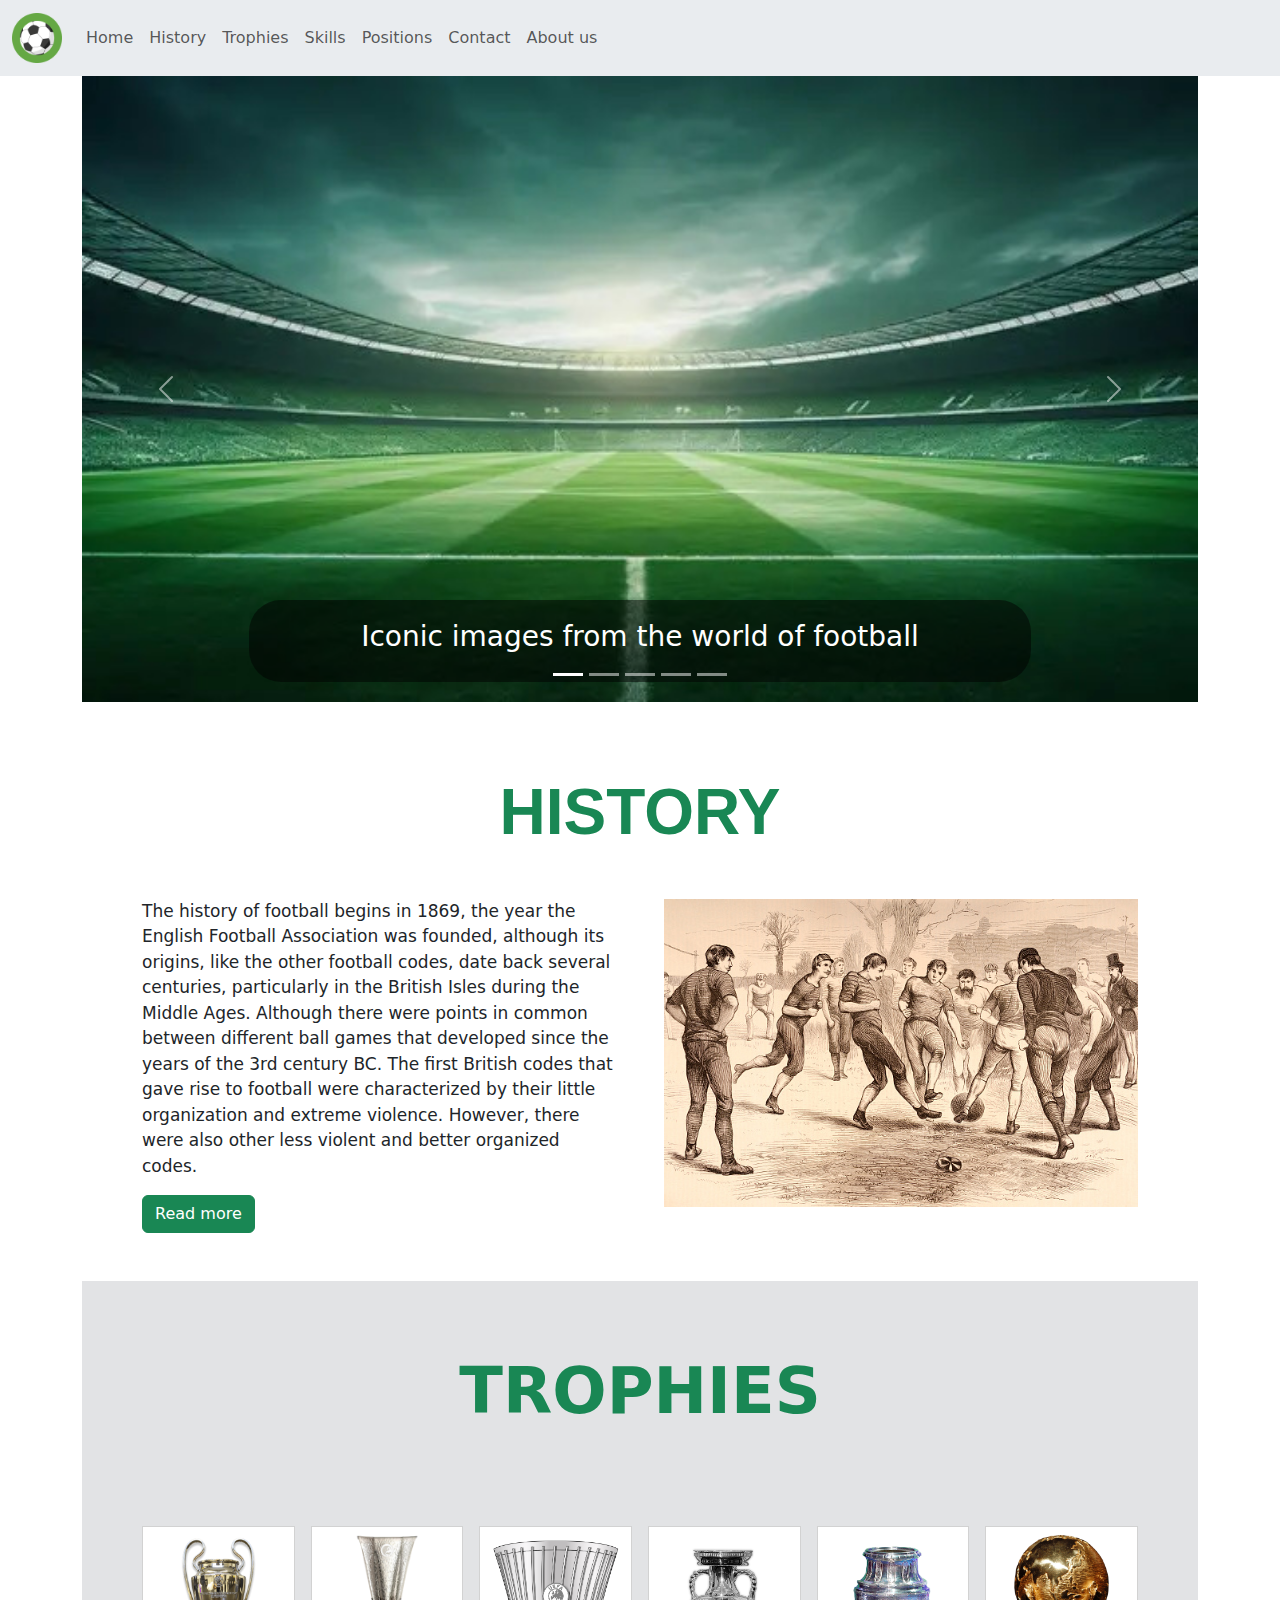
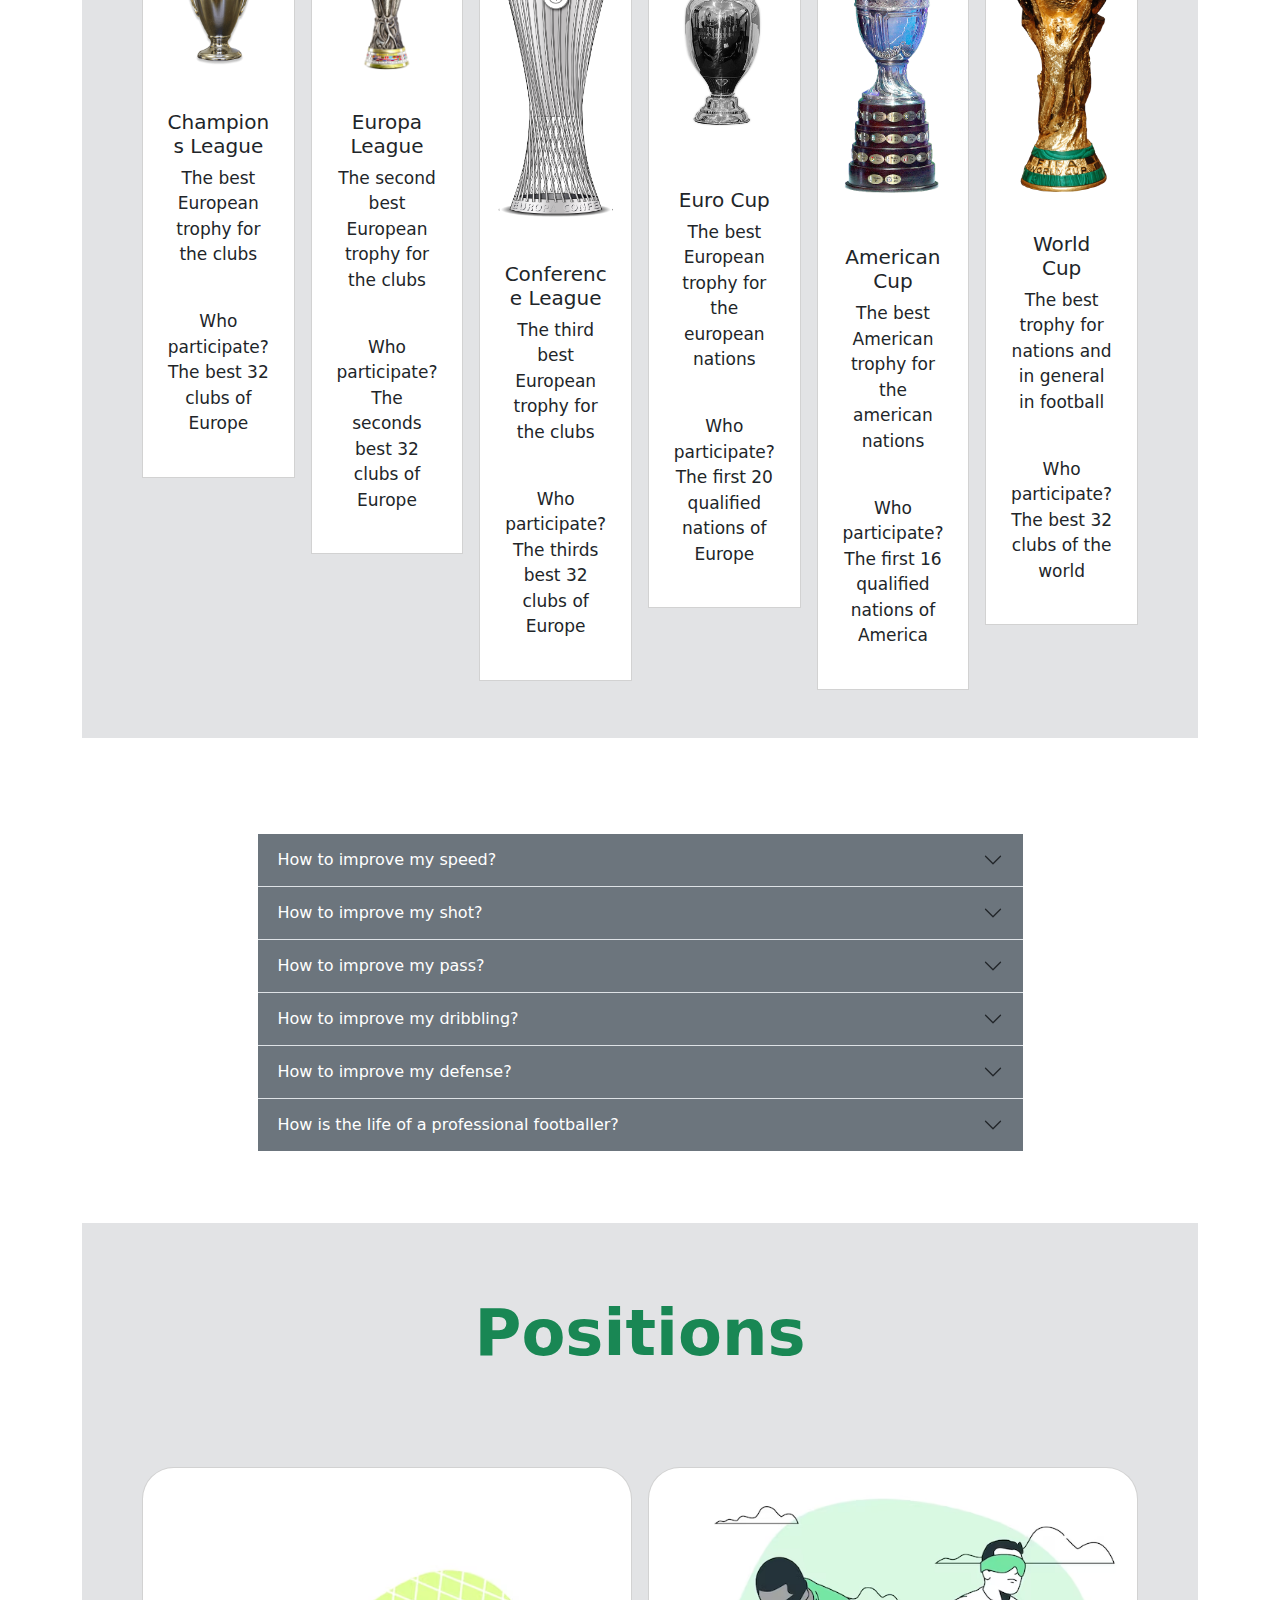
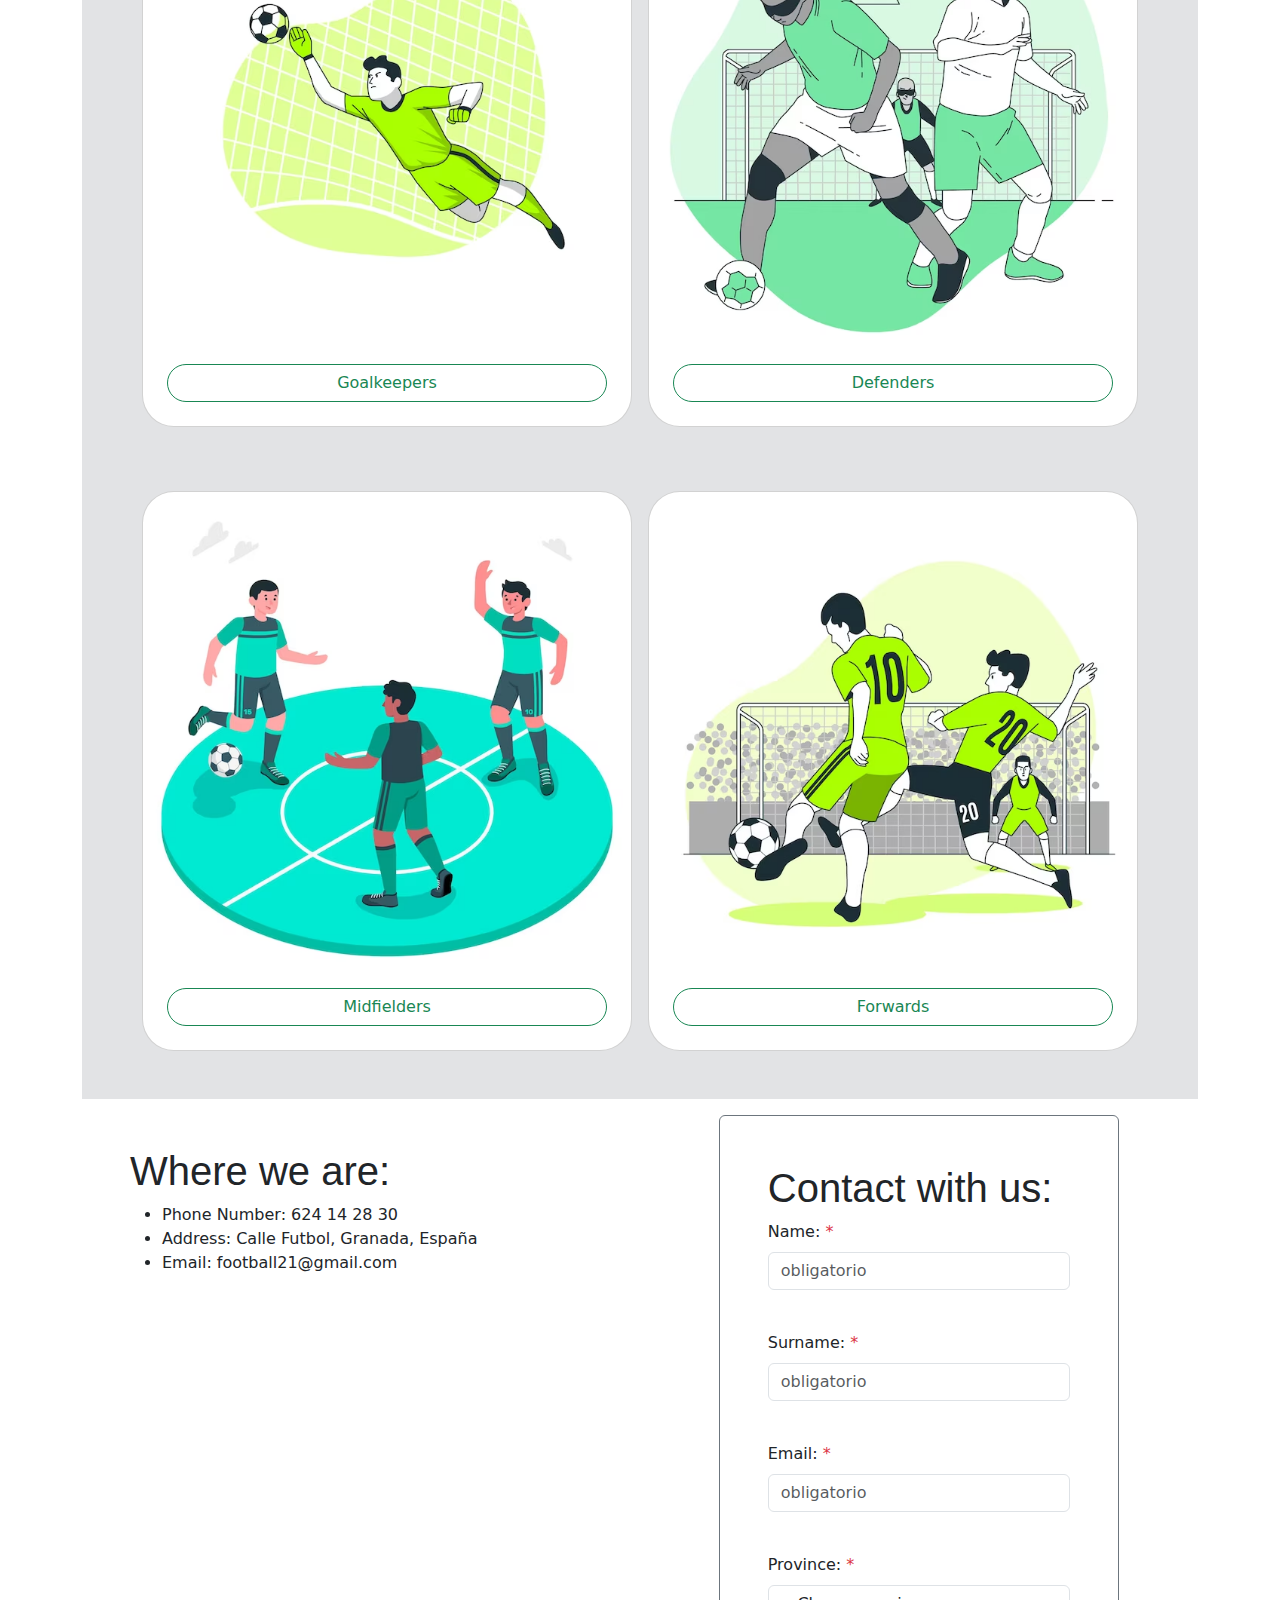
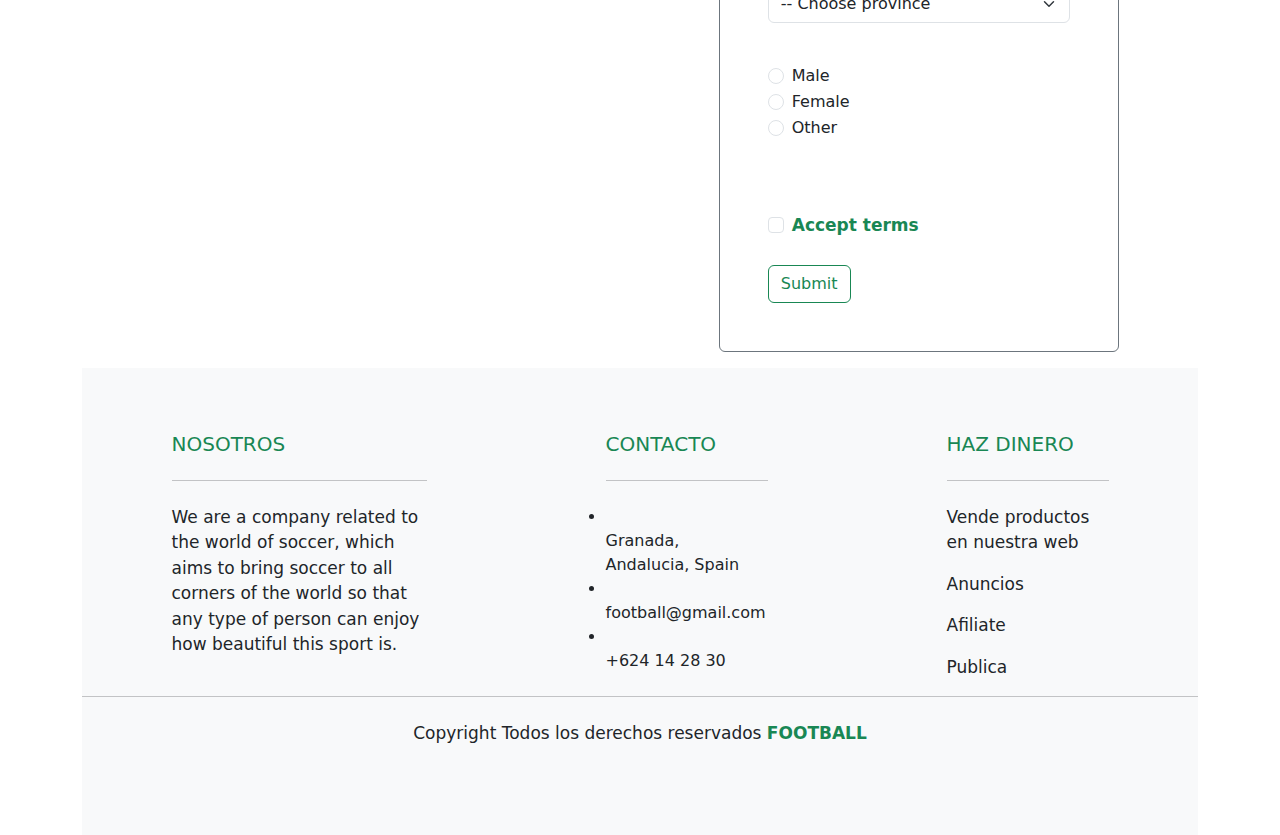
==== commit 8e3be3f6: "." ====
--- a/PROYECTO-BOOTSTRAP/football.html
+++ b/PROYECTO-BOOTSTRAP/football.html
@@ -5,6 +5,7 @@
     <meta name="viewport" content="width=device-width, initial-scale=1.0">
     <title>FOOTBALL</title>
     <link rel="stylesheet" href="https://cdn.jsdelivr.net/npm/bootstrap@5.3.2/dist/css/bootstrap.min.css">
+    <link rel="stylesheet" href="https://cdnjs.cloudflare.com/ajax/libs/font-awesome/6.4.0/css/all.min.css" integrity="sha512-iecdLmaskl7CVkqkXNQ/ZH/XLlvWZOJyj7Yy7tcenmpD1ypASozpmT/E0iPtmFIB46ZmdtAc9eNBvH0H/ZpiBw==" crossorigin="anonymous" referrerpolicy="no-referrer" />
     <link rel="stylesheet" href="./css/football.css">
     <link rel="shortcut icon" href="./img/balon.favicon.png" type="image/x-icon">
 </head>
@@ -41,11 +42,7 @@
                     <li class="nav-item">
                         <a class="nav-link" href="#about us" onclick="closenav()">About us</a>
                     </li>
-            <!-- DESACTIVO FORMULARIO -->
-            <form class="d-flex text-end" role="search">
-                <input class="form-control me-2 " type="search" placeholder="Search" aria-label="Search">
-                <button class="btn btn-outline-success" type="submit">Search</button>
-            </form>
+                </ul>
             </div>
         </div>
     </nav>
@@ -68,39 +65,38 @@
                 <div class="carousel-inner">
                     <!------- IMAGE 1 ------->
                     <div class="carousel-item active">
-                        <img src="./img/827245.jfif" class="d-block w-100" alt="Texto descriptivo">
+                        <img src="./img/hero.jpg" class="d-block w-100" alt="Más aún">
                         <div class="carousel-caption d-none d-md-block bg-black rounded-5">
-                            <h6>The first world cup of Spain</h6>
+                            <h3>Iconic images from the world of football</h3>
+                            
                         </div>
                     </div>
                     <!------- IMAGE 2 ------->
                     <div class="carousel-item">
-                        <img src="./img/pele.jpg" class="d-block w-100" alt="Lo que sea">
+                        <img src="./img/827245.jfif" class="d-block w-100" alt="The first world cup of Spain">
                         <div class="carousel-caption d-none d-md-block bg-black rounded-5">
-                            <h6></h6>
+                            <h3>The first world cup of Spain</h3>
                         </div>
                     </div>
                     <!------- IMAGE 3 ------->
                     <div class="carousel-item">
-                        <img src="./img/messi-8-1688020.jpg" class="d-block w-100" alt="Algo más">
+                        <img src="./img/pele.jpg" class="d-block w-100" alt="Brazilian team led by O'Rei Pele">
                         <div class="carousel-caption d-none d-md-block bg-black rounded-5">
-                            <h6>Messi with all his golden balls</h6>
+                            <h3>Brazilian team led by O'Rei Pele</h3>
                         </div>
                     </div>
                     <!------- IMAGE 4 ------->
                     <div class="carousel-item">
-                        <img src="https://fastly.picsum.photos/id/295/800/600.jpg?hmac=n0htcanAhgyzO3VmxUn345VQCfH1OHE-rQcszodWWuw" class="d-block w-100" alt="Más aún">
+                        <img src="./img/messi-8-1688020.jpg" class="d-block w-100" alt="Messi with all his golden balls">
                         <div class="carousel-caption d-none d-md-block bg-black rounded-5">
-                            <h5>Fourth slide label</h5>
-                            <p>Some representative placeholder content for the fourth slide.</p>
+                            <h3>Messi with all his golden balls</h3>
                         </div>
                     </div>
                     <!------- IMAGE 5 ------->
                     <div class="carousel-item">
-                        <img src="https://fastly.picsum.photos/id/295/800/600.jpg?hmac=n0htcanAhgyzO3VmxUn345VQCfH1OHE-rQcszodWWuw" class="d-block w-100" alt="Más aún">
+                        <img src="img/maradona.avif" class="d-block w-100" alt="Más aún">
                         <div class="carousel-caption d-none d-md-block bg-black rounded-5">
-                            <h5>Fourth slide label</h5>
-                            <p>Some representative placeholder content for the fourth slide.</p>
+                            <h3>Diego Armando Maradona's famous hand of god</h3>
                         </div>
                     </div>
                 </div>
@@ -120,14 +116,14 @@
         <main>
             <!------------ INTRODUCTION ------------>
             <section id="history" class="p-5">
-                <h1 class="text-center mt-4 mb-5 text-success display-3 fw-bold">History</h1>
+                <h1 class="text-center mt-4 mb-5 text-success display-3 fw-bold">HISTORY</h1>
                 <!-- GRID 2 COLUMNS -->
                 <div class="container">
                     <div class="row g-5">
                         <!------- COLUMN 1 ------->
                         <div class="col-12 col-md-6">
-                            <p>The history of football begins in 1869, the year the English Football Association was founded, although its origins, like the other football codes, date back several centuries, particularly in the British Isles during the Middle Ages. Although there were points in common between different ball games that developed since the years of the 3rd century BC. c<span id="dots">...</span><span id="more">The first British codes that gave rise to football were characterized by their little organization and extreme violence. However, there were also other less violent and better organized codes. Perhaps one of the best known was Calcio Florentino, a very popular team sport in Italy that had an impact on the codes of some British schools. The definitive formation of football had its culminating moment during the 19th century.</span></p>
-                            <button onclick="myFunction2()" id="myBtn">Read more</button>
+                            <p>The history of football begins in 1869, the year the English Football Association was founded, although its origins, like the other football codes, date back several centuries, particularly in the British Isles during the Middle Ages. Although there were points in common between different ball games that developed since the years of the 3rd century BC. The first British codes that gave rise to football were characterized by their little organization and extreme violence. However, there were also other less violent and better organized codes.</p><p id="textoOculto" style="display:none;"> Perhaps one of the best known was Calcio Florentino, a very popular team sport in Italy that had an impact on the codes of some British schools. The definitive formation of football had its culminating moment during the 19th century.</p>
+                            <button class="btn btn-success d-block" onclick="mostrarMas()">Read more</button>
                         </div>
                         <!------- COLUMN 2 ------->
                         <div class="col-12 col-md-6">
@@ -139,81 +135,65 @@
 
             <!------------ TROPHIES ------------>
             <section id="trophies" class="p-5 bg-secondary-subtle">
-                <h2>TROPHIES</h2>
-                <div class="grid-3">
-                    <div class="col-3">
-                        <div class="flip-card">
-                            <div class="flip-card-inner">
-                                <div class="flip-card-front">
-                                    <img src="img/champions league.png">
-                                </div>
-                                <div class="flip-card-back">
-                                    <br><h3>Champions League</h3>
+                <h2 class="text-center mt-4 mb-5 text-success display-3 fw-bold">TROPHIES</h2>
+                <div class="container">
+                    <div class="row g-3">
+                        <div class="col-12 col-md-6 col-lg-2 col-xxl-2">
+                            <!------- CARD 4 ------->
+                            <div class="mt-5 card p-2 rounded-0 text-center">
+                                <img src="./img/champions league.png" class="card-img-top" alt="Descripción">
+                                <div class="card-body">
+                                    <br><h5>Champions League</h5>
                                     <p>The best European trophy for the clubs</p><p><br>Who participate?<br>The best 32 clubs of Europe</p>
                                 </div>
                             </div>
                         </div>
-                    </div>
-                    <div class="col-3">
-                        <div class="flip-card">
-                            <div class="flip-card-inner">
-                                <div class="flip-card-front">
-                                    <img src="img/europa league.png">
-                                </div>
-                                <div class="flip-card-back">
-                                    <br><h3>Europa League</h3>
+                        <div class="col-12 col-md-6 col-lg-2 col-xxl-2">
+                            <!------- CARD 4 ------->
+                            <div class="mt-5 card p-2 rounded-0 text-center">
+                                <img src="./img/europa league.png" class="card-img-top" alt="Descripción">
+                                <div class="card-body">
+                                    <br><h5>Europa League</h5>
                                     <p>The second best European trophy for the clubs</p><p><br>Who participate?<br>The seconds best 32 clubs of Europe</p>
                                 </div>
                             </div>
                         </div>
-                    </div>
-                    <div class="col-3">
-                        <div class="flip-card">
-                            <div class="flip-card-inner">
-                                <div class="flip-card-front">
-                                    <img src="img/Conference league.png">
-                                </div>
-                                <div class="flip-card-back">
-                                    <br><h3>Conference League</h3>
+                        <div class="col-12 col-md-6 col-lg-2 col-xxl-2">
+                            <!------- CARD 4 ------->
+                            <div class="mt-5 card p-2 rounded-0 text-center">
+                                <img src="./img/Conference league.png" class="card-img-top" alt="Descripción">
+                                <div class="card-body">
+                                    <br><h5>Conference League</h5>
                                     <p>The third best European trophy for the clubs</p><p><br>Who participate?<br>The thirds best 32 clubs of Europe</p>
                                 </div>
                             </div>
                         </div>
-                    </div>
-                    <div class="col-3">
-                        <div class="flip-card">
-                            <div class="flip-card-inner">
-                                <div class="flip-card-front">
-                                    <img src="img/eurocup.png">
-                                </div>
-                                <div class="flip-card-back">
-                                    <br><h3>Euro Cup</h3>
+                        <div class="col-12 col-md-6 col-lg-2 col-xxl-2">
+                            <!------- CARD 4 ------->
+                            <div class="mt-5 card p-2 rounded-0 text-center">
+                                <img src="./img/eurocup.png" class="card-img-top" alt="Descripción">
+                                <div class="card-body">
+                                    <br><h5>Euro Cup</h5>
                                     <p>The best European trophy for the european nations</p><p><br>Who participate?<br>The first 20 qualified nations of Europe</p>
                                 </div>
                             </div>
                         </div>
-                    </div>
-                    <div class="col-3">
-                        <div class="flip-card">
-                            <div class="flip-card-inner">
-                                <div class="flip-card-front">
-                                    <img src="img/american cup.png">
-                                </div>
-                                <div class="flip-card-back">
-                                    <br><h3>American Cup</h3>
+                        <div class="col-12 col-md-6 col-lg-2 col-xxl-2">
+                            <!------- CARD 4 ------->
+                            <div class="mt-5 card p-2 rounded-0 text-center">
+                                <img src="./img/american cup.png" class="card-img-top" alt="Descripción">
+                                <div class="card-body">
+                                    <br><h5>American Cup</h5>
                                     <p>The best American trophy for the american nations</p><p><br>Who participate?<br>The first 16 qualified nations of America</p>
                                 </div>
                             </div>
                         </div>
-                    </div>
-                    <div class="col-3">
-                        <div class="flip-card">
-                            <div class="flip-card-inner">
-                                <div class="flip-card-front">
-                                    <img src="img/world cup.png">
-                                </div>
-                                <div class="flip-card-back">
-                                    <br><h3>World Cup</h3>
+                        <div class="col-12 col-md-6 col-lg-2 col-xxl-2">
+                            <!------- CARD 4 ------->
+                            <div class="mt-5 card p-2 rounded-0 text-center">
+                                <img src="./img/world cup.png" class="card-img-top" alt="Descripción">
+                                <div class="card-body">
+                                    <br><h5>World Cup</h5>
                                     <p>The best trophy for nations and in general in football</p><p><br>Who participate?<br>The best 32 clubs of the world</p>
                                 </div>
                             </div>
@@ -223,78 +203,78 @@
             </section>
             
             <!------------ SKILLS ------------>
-            <section id="skills" class="p-5">
+            <section id="skills" class="p-5 mt-5">
                 <!-- ACCORDION FROM BOOTSTRAP V5.3 -->
                 <div class="accordion accordion-flush w-75 mx-auto" id="accordionExample">
                     <div class="accordion-item">
                         <h2 class="accordion-header">
                             <button class="accordion-button collapsed bg-secondary text-white bg-secondary text-white" type="button" data-bs-toggle="collapse" data-bs-target="#collapseOne" aria-expanded="false" aria-controls="collapseOne">
-                            Question 1
+                                How to improve my speed?
                             </button>
                         </h2>
                         <div id="collapseOne" class="accordion-collapse collapse" data-bs-parent="#accordionExample">
                             <div class="accordion-body bg-black text-white">
-                                <strong>This is the first item's accordion body.</strong> It is shown by default, until the collapse plugin adds the appropriate classes that we use to style each element. These classes control the overall appearance, as well as the showing and hiding via CSS transitions. You can modify any of this with custom CSS or overriding our default variables. It's also worth noting that just about any HTML can go within the <code>.accordion-body</code>, though the transition does limit overflow.
+                                <iframe class="responsive-iframe" src="https://www.youtube.com/embed/VMH6d1_R17U?si=FQThZI74Z-35h9G2" title="YouTube video player" frameborder="0" allow="accelerometer; autoplay; clipboard-write; encrypted-media; gyroscope; picture-in-picture; web-share" allowfullscreen></iframe>
                             </div>
                         </div>
                     </div>
                     <div class="accordion-item">
                         <h2 class="accordion-header">
                             <button class="accordion-button collapsed bg-secondary text-white" type="button" data-bs-toggle="collapse" data-bs-target="#collapseTwo" aria-expanded="false" aria-controls="collapseTwo">
-                            Question 2
+                                How to improve my shot?
                             </button>
                         </h2>
                         <div id="collapseTwo" class="accordion-collapse collapse" data-bs-parent="#accordionExample">
                             <div class="accordion-body bg-black text-white">
-                            <strong>This is the second item's accordion body.</strong> It is hidden by default, until the collapse plugin adds the appropriate classes that we use to style each element. These classes control the overall appearance, as well as the showing and hiding via CSS transitions. You can modify any of this with custom CSS or overriding our default variables. It's also worth noting that just about any HTML can go within the <code>.accordion-body</code>, though the transition does limit overflow.
+                                <iframe class="responsive-iframe" src="https://www.youtube.com/embed/_NlXS7iiJEc?si=21UNNYIun4iAdua1" title="YouTube video player" frameborder="0" allow="accelerometer; autoplay; clipboard-write; encrypted-media; gyroscope; picture-in-picture; web-share" allowfullscreen></iframe>
                             </div>
                         </div>
                     </div>
                     <div class="accordion-item">
                         <h2 class="accordion-header">
                             <button class="accordion-button collapsed bg-secondary text-white" type="button" data-bs-toggle="collapse" data-bs-target="#collapseThree" aria-expanded="false" aria-controls="collapseThree">
-                            Question 3
+                                How to improve my pass?
                             </button>
                         </h2>
                         <div id="collapseThree" class="accordion-collapse collapse" data-bs-parent="#accordionExample">
                             <div class="accordion-body bg-black text-white">
-                            <strong>This is the third item's accordion body.</strong> It is hidden by default, until the collapse plugin adds the appropriate classes that we use to style each element. These classes control the overall appearance, as well as the showing and hiding via CSS transitions. You can modify any of this with custom CSS or overriding our default variables. It's also worth noting that just about any HTML can go within the <code>.accordion-body</code>, though the transition does limit overflow.
+                                <iframe class="responsive-iframe" src="https://www.youtube.com/embed/KlujmNc2Np0?si=h29OKciwCLKOjI-I" title="YouTube video player" frameborder="0" allow="accelerometer; autoplay; clipboard-write; encrypted-media; gyroscope; picture-in-picture; web-share" allowfullscreen></iframe>
                             </div>
                         </div>
                     </div>
                     <div class="accordion-item">
                         <h2 class="accordion-header">
                             <button class="accordion-button collapsed bg-secondary text-white" type="button" data-bs-toggle="collapse" data-bs-target="#collapseFour" aria-expanded="false" aria-controls="collapseFour">
-                            Question 4
+                                How to improve my dribbling?
                             </button>
                         </h2>
                         <div id="collapseFour" class="accordion-collapse collapse" data-bs-parent="#accordionExample">
                             <div class="accordion-body bg-black text-white">
-                            <strong>This is the third item's accordion body.</strong> It is hidden by default, until the collapse plugin adds the appropriate classes that we use to style each element. These classes control the overall appearance, as well as the showing and hiding via CSS transitions. You can modify any of this with custom CSS or overriding our default variables. It's also worth noting that just about any HTML can go within the <code>.accordion-body</code>, though the transition does limit overflow.
+                                <iframe class="responsive-iframe" src="https://www.youtube.com/embed/FpF5ThHQb10?si=OiRnyCs_VYG2U8r1" title="YouTube video player" frameborder="0" allow="accelerometer; autoplay; clipboard-write; encrypted-media; gyroscope; picture-in-picture; web-share" allowfullscreen></iframe>
                             </div>
                         </div>
                     </div>
                     <div class="accordion-item">
                         <h2 class="accordion-header">
                             <button class="accordion-button collapsed bg-secondary text-white" type="button" data-bs-toggle="collapse" data-bs-target="#collapseFive" aria-expanded="false" aria-controls="collapseFive">
-                            Question 5
+                                How to improve my defense?
                             </button>
                         </h2>
                         <div id="collapseFive" class="accordion-collapse collapse" data-bs-parent="#accordionExample">
                             <div class="accordion-body bg-black text-white">
-                            <strong>This is the third item's accordion body.</strong> It is hidden by default, until the collapse plugin adds the appropriate classes that we use to style each element. These classes control the overall appearance, as well as the showing and hiding via CSS transitions. You can modify any of this with custom CSS or overriding our default variables. It's also worth noting that just about any HTML can go within the <code>.accordion-body</code>, though the transition does limit overflow.
+                                <iframe class="responsive-iframe" src="https://www.youtube.com/embed/dQ1-aXGO0ac?si=V7GO9RnDoI7n2hqr" title="YouTube video player" frameborder="0" allow="accelerometer; autoplay; clipboard-write; encrypted-media; gyroscope; picture-in-picture; web-share" allowfullscreen></iframe>
                             </div>
                         </div>
                     </div>
                     <div class="accordion-item">
                         <h2 class="accordion-header">
                             <button class="accordion-button collapsed bg-secondary text-white" type="button" data-bs-toggle="collapse" data-bs-target="#collapseSix" aria-expanded="false" aria-controls="collapseSix">
-                            Question 6
+                                How is the life of a professional footballer?
                             </button>
                         </h2>
                         <div id="collapseSix" class="accordion-collapse collapse" data-bs-parent="#accordionExample">
                             <div class="accordion-body bg-black text-white">
-                            <strong>This is the third item's accordion body.</strong> It is hidden by default, until the collapse plugin adds the appropriate classes that we use to style each element. These classes control the overall appearance, as well as the showing and hiding via CSS transitions. You can modify any of this with custom CSS or overriding our default variables. It's also worth noting that just about any HTML can go within the <code>.accordion-body</code>, though the transition does limit overflow.
+                                <iframe class="responsive-iframe" src="https://www.youtube.com/embed/2jR2ozYD7PI?si=al_MsUZT0AIuIcbA" title="YouTube video player" frameborder="0" allow="accelerometer; autoplay; clipboard-write; encrypted-media; gyroscope; picture-in-picture; web-share" allowfullscreen></iframe>
                             </div>
                         </div>
                     </div>
@@ -302,76 +282,45 @@
             </section>
             
             <!------------ POSITIONS ------------>
-            <section id="positions">
+            <section id="positions" class="p-5 mt-4 bg-secondary-subtle">
+                <h2 class="text-center mt-4 mb-5 text-success display-3 fw-bold">Positions</h2>
                 <div class="container">
                     <div class="row g-3">
-                        <div class="col-12 col-md-6 col-lg-2 col-xxl-2">
-                            <!------- CARD 1 ------->
-                            <div class="mt-5 card">
-                                <div class="card-body">
-                                    <h3 class="card-title">Card title</h3>
-                                    <p class="card-text">Some quick example text to build on the card title and make up the bulk of the card's content.</p>
-                                    <a href="#" class="link-danger link-offset-2 fw-bold text-decoration-none">Go somewhere</a>
-                                </div>
-                            </div>
-                        </div>
-                        <div class="col-12 col-md-6 col-lg-2 col-xxl-2">
-                            <!------- CARD 2 ------->
-                            <div class="mt-5 card">
-                                <img src="./img/europa league.png" class="card-img-top" alt="Descripción">
-                                <div class="card-body">
-                                    <h5 class="card-title">Card title</h5>
-                                    <p class="card-text">Some quick example text to build on the card title and make up the bulk of the card's content.</p>
-                                    <a href="#" class="btn btn-primary">Go somewhere</a>
-                                </div>
-                            </div>
-                        </div>
-                        <div class="col-12 col-md-6 col-lg-2 col-xxl-2">
-                            <!------- CARD 3 ------->
-                            <div class="mt-5 card bg-secondary-subtle border-0">
-                                <img src="./img/Conference league.png" class="card-img-top rounded-circle w-75 d-block m-auto" alt="Descripción">
-                                <div class="card-body">
-                                    <h5 class="card-title">Card title</h5>
-                                    <p class="card-text">Some quick example text to build on the card title and make up the bulk of the card's content.</p>
-                                    <a href="#" class="btn btn-outline-primary mx-auto">Go somewhere</a>
-                                </div>
-                            </div>
-                        </div>
-                        <div class="col-12 col-md-6 col-lg-2 col-xxl-2">
-                            <!------- CARD 4 ------->
-                            <div class="mt-5 card p-2 rounded-0">
-                                <img src="./img/american cup.png" class="card-img-top" alt="Descripción">
-                                <div class="card-body">
-                                    <h5 class="card-title">Card title</h5>
-                                    <p class="card-text">Some quick example text to build on the card title and make up the bulk of the card's content.</p>
-                                    <a href="#" class="btn btn-outline-danger d-block rounded-0">Read more</a>
-                                </div>
-                            </div>
-                        </div>
-                        <div class="col-12 col-md-6 col-lg-2 col-xxl-2">
-                            <!------- CARD 5 ------->
-                            <div class="mt-5 card">
-                                <div class="ratio ratio-16x9">
-                                    <iframe src="https://www.youtube.com/embed/86vsSW-Rt0o?si=oY3pMGv5X116dDCg" title="YouTube video player" allowfullscreen></iframe>
-                                </div>
-                                <div class="card-body">
-                                    <h5 class="card-title">Card title</h5>
-                                    <p class="card-text">Some quick example text to build on the card title and make up the bulk of the card's content.</p>
-                                    <a href="#" class="btn btn-primary">Go somewhere</a>
-                                </div>
-                            </div>
-                        </div>
-                        <div class="col-12 col-md-6 col-lg-2 col-xxl-2">
-                            <!------- CARD 6 ------->
-                            <a href="" class="text-decoration-none">
-                            <div class="mt-5 card">
-                                <img src="./img/world cup.png" class="card-img-top" alt="Old auto">
-                                <div class="card-body">
-                                    <h5 class="card-title text-danger fw-bold">Old auto</h5>
-                                    <p class="card-text">Some quick example text to build on the card title and make up the bulk of the card's content.</p>
-                                </div>
-                                </div>
-                            </a>
+                        <div class="col-6">
+                            <!------- CARD 4 ------->
+                            <div class="mt-5 card p-2 rounded-5">
+                                <img src="./img/goalkeeper.avif" class="card-img-top" alt="Descripción">
+                                <div class="card-body">
+                                    <a class="btn btn-outline-success d-block rounded-5">Goalkeepers</a>
+                                </div>
+                            </div>
+                        </div>
+                        <div class="col-6">
+                            <!------- CARD 4 ------->
+                            <div class="mt-5 card p-2 rounded-5">
+                                <img src="./img/defenders.avif" class="card-img-top" alt="Descripción">
+                                <div class="card-body">
+                                    <a class="btn btn-outline-success d-block rounded-5">Defenders</a>
+                                </div>
+                            </div>
+                        </div>
+                        <div class="col-6">
+                            <!------- CARD 4 ------->
+                            <div class="mt-5 card p-2 rounded-5">
+                                <img src="./img/midfielders.avif" class="card-img-top" alt="Descripción">
+                                <div class="card-body">
+                                    <a class="btn btn-outline-success d-block rounded-5">Midfielders</a>
+                                </div>
+                            </div>
+                        </div>
+                        <div class="col-6">
+                            <!------- CARD 4 ------->
+                            <div class="mt-5 card p-2 rounded-5">
+                                <img src="./img/forwards.avif" class="card-img-top" alt="Descripción">
+                                <div class="card-body">
+                                    <a class="btn btn-outline-success d-block rounded-5">Forwards</a>
+                                </div>
+                            </div>
                         </div>
                     </div>
                 </div>
@@ -442,13 +391,13 @@
                                 <div id="sexoHelp" class="form-text text-danger">You must choose sex</div>
                                 <div class="form-check mt-5">
                                     <input class="form-check-input" type="checkbox" value="terminos" id="terminos">
-                                    <a id="disparador" data-bs-toggle="modal" data-bs-target="#condiciones" class="text-primary fw-bold">
+                                    <a id="disparador" data-bs-toggle="modal" data-bs-target="#condiciones" class="text-success fw-bold">
                                         <label class="form-check-label" for="terminos">
                                         Accept terms
                                         </label>
                                     </a>
                                 </div>
-                                <button class="btn btn-outline-primary mt-4 mx-auto" type="submit">Submit</button>
+                                <button class="btn btn-outline-success mt-4 mx-auto" type="submit">Submit</button>
                             </form>
                             <!-- Modal -->
                             <div class="modal fade" id="condiciones" data-bs-backdrop="static" data-bs-keyboard="false" tabindex="-1" aria-labelledby="staticBackdropLabel" aria-hidden="true">
@@ -474,17 +423,62 @@
         </main>
 
         <!------------ FOOTER (ABOUT US) ------------>
-        <footer id="about us" class="bg-black text-white p-5">
-            <div class="container">
-                <div class="row g-5">
-                    <div class="col-12 col-md-6 col-lg-3">
-                        Lorem ipsum dolor sit amet consectetur adipisicing elit. Reprehenderit rerum asperiores numquam voluptas cum veritatis nobis facilis quas porro doloribus illo ab aperiam, recusandae molestias repellendus, sit quo itaque sint.
-                    </div>
-                    <div class="col-12 col-md-6 col-lg-3">
-                        Lorem ipsum dolor sit amet consectetur adipisicing elit. Reprehenderit rerum asperiores numquam voluptas cum veritatis nobis facilis quas porro doloribus illo ab aperiam, recusandae molestias repellendus, sit quo itaque sint.
-                    </div>
-                    <div class="col-12 col-md-12 col-lg-6">
-                        Lorem ipsum dolor sit amet consectetur adipisicing elit. Reprehenderit rerum asperiores numquam voluptas cum veritatis nobis facilis quas porro doloribus illo ab aperiam, recusandae molestias repellendus, sit quo itaque sint. Lorem ipsum dolor sit amet consectetur adipisicing elit. Reprehenderit rerum asperiores numquam voluptas cum veritatis nobis facilis quas porro doloribus illo ab aperiam, recusandae molestias repellendus, sit quo itaque sint.
+        <footer id="about us" class="bg-light text-dark pt-5 pb-4">
+            <div class="container text-center text-md-start">
+                <div class="row text-center text-md-start">
+                    <div class="col-md-3 col-lg-3 col-xl-3 mx-auto mt-3">
+                        <h5 class="text-uppercase mb-4 font-weight-bold text-success">Nosotros</h5>
+                        <hr class="mb-4">
+                        <p>We are a company related to the world of soccer, which aims to bring soccer to all corners of the world so that any type of person can enjoy how beautiful this sport is.</p>
+                    </div>
+                    <div class="col-md-2 col-lg-2 col-xl-2 mx-auto mt-3">
+                        <h5 class="text-uppercase mb-4 font-weight-bold text-success">Contacto</h5>
+                        <hr class="mb-4">
+                        <p>
+                            <li class="fas fa-home me-3"></li>Granada, Andalucia, Spain
+                            <br>
+                            <li class="fas fa-envelope me-3"></li>football@gmail.com
+                            <li class="fas fa-phone me-3"></li>+624 14 28 30
+                        </p>
+                    </div>
+                    <div class="col-md-2 col-lg-2 col-xl-2 mx-auto mt-3">
+                        <h5 class="text-uppercase mb-4 font-weight-bold text-success">Haz dinero</h5>
+                        <hr class="mb-4">
+                        <p>
+                            <a href="#" class="text-dark">Vende productos en nuestra web</a>
+                        </p>
+                        <p>
+                            <a href="#" class="text-dark">Anuncios</a>
+                        </p>
+                        <p>
+                            <a href="#" class="text-dark">Afiliate</a>
+                        </p>
+                        <p>
+                            <a href="#" class="text-dark">Publica</a>
+                        </p>
+                    </div>
+                    
+                    <hr class="mb-4">
+                    <div class="text-center mb-2">
+                        <p>
+                            Copyright Todos los derechos reservados
+                            <a href="#">
+                                <strong class="text-success">FOOTBALL</strong>
+                            </a>
+                        </p>
+                    </div>
+                    <div class="text-center">
+                        <ul class="list-unstyled list-inline">
+                            <li class="list-inline-item">
+                                <a href="#" class="text-dark"><i class="fab fa-facebook"></i></a>
+                            </li>
+                            <li class="list-inline-item">
+                                <a href="#" class="text-dark"><i class="fab fa-twitter"></i></a>
+                            </li>
+                            <li class="list-inline-item">
+                                <a href="#" class="text-dark"><i class="fab fa-instagram"></i></a>
+                            </li>
+                        </ul>
                     </div>
                 </div>
             </div>
--- a/PROYECTO-BOOTSTRAP/css/football.css
+++ b/PROYECTO-BOOTSTRAP/css/football.css
@@ -23,10 +23,6 @@
     background-color: yellow;
 }
 
-/******************* SIZES ********************/
-
-
-
 /******************* IMAGES ********************/
 #logo {
     height: 50px;
@@ -45,69 +41,24 @@
     opacity: 0.75;
 }
 
+a{
+    text-decoration: none;
+    font-size: 17px;
+}
+
+p{
+    font-size: 17px;
+}
+
+a:hover{
+    color: green !important;
+}
+
+i{
+    font-size: 25px;
+}
+
 /****************** FORM ********************/
 .form-text{
     visibility: hidden;
 }
-
-/*********************** TROPHIES ***************************/
-
-#trophies{
-    background-color: rgb(53, 116, 62);
-    padding: 15px;
-}
-.grid-3{
-    display: grid;
-    grid-template-columns: auto;
-    gap: 20px;
-}
-#trophies .col-3{
-    padding: 5%;
-    border-radius: 10px;
-    color: #565b64;
-}
-/* The flip card container - set the width and height to whatever you want. We have added the border property to demonstrate that the flip itself goes out of the box on hover (remove perspective if you don't want the 3D effect */
-.flip-card img{
-    width: 280px;
-    height: 280px;
-    font-family: textonormal;
-}
-.flip-card {
-    border-radius: 10px;
-    margin: auto;
-    width: 300px;
-    height: 300px;
-    perspective: 1000px; /* Remove this if you don't want the 3D effect */
-}
-  /* This container is needed to position the front and back side */
-.flip-card-inner {
-    position: relative;
-    width: 100%;
-    height: 100%;
-    text-align: center;
-    transition: transform 0.8s;
-    transform-style: preserve-3d;
-}
-  /* Do an horizontal flip when you move the mouse over the flip box container */
-.flip-card:hover .flip-card-inner {
-    transform: rotateY(180deg);
-}
-/* Position the front and back side */
-.flip-card-front, .flip-card-back {
-    position: absolute;
-    width: 100%;
-    height: 100%;
-    -webkit-backface-visibility: hidden; /* Safari */
-    backface-visibility: hidden;
-}
-/* Style the front side (fallback if image is missing) */
-.flip-card-front {
-    color: black;
-}
-/* Style the back side */
-.flip-card-back {
-    border: 1px solid white;
-    color: white;
-    transform: rotateY(180deg);
-    border-radius: 10px;
-}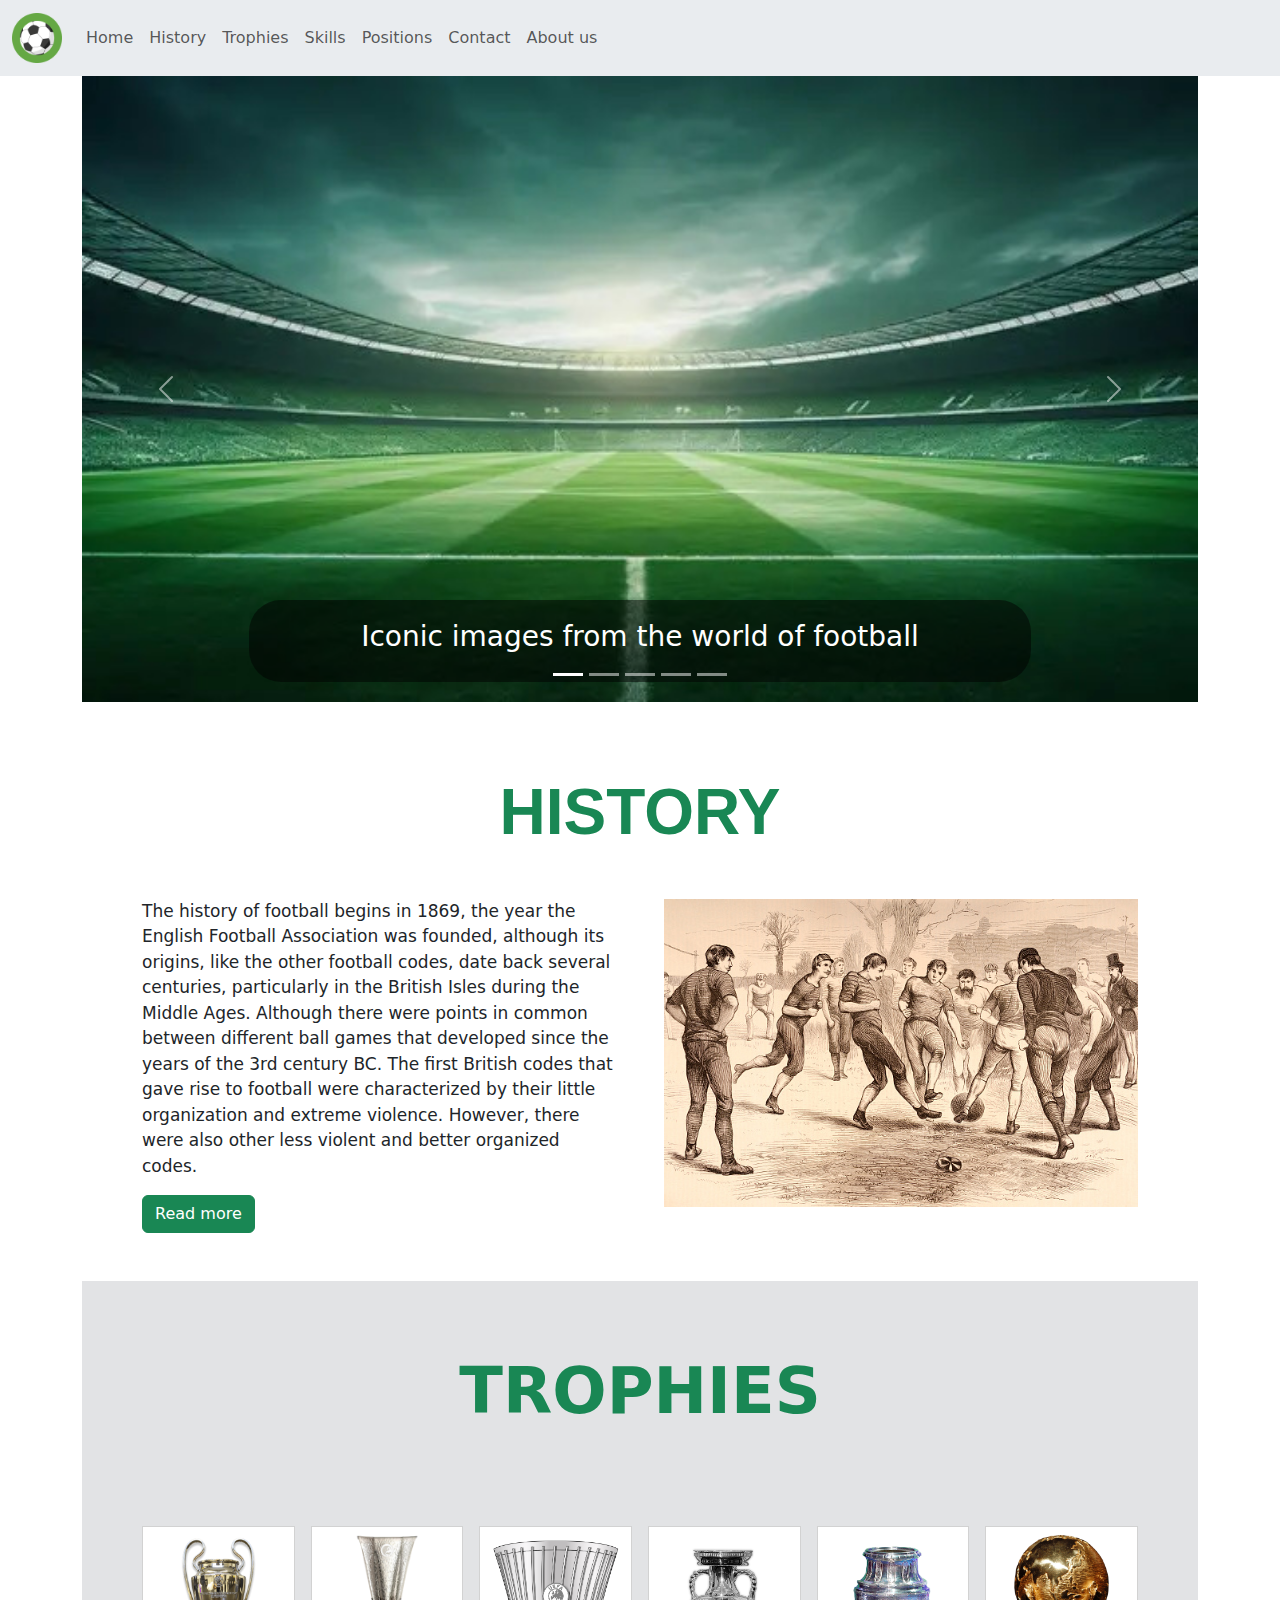
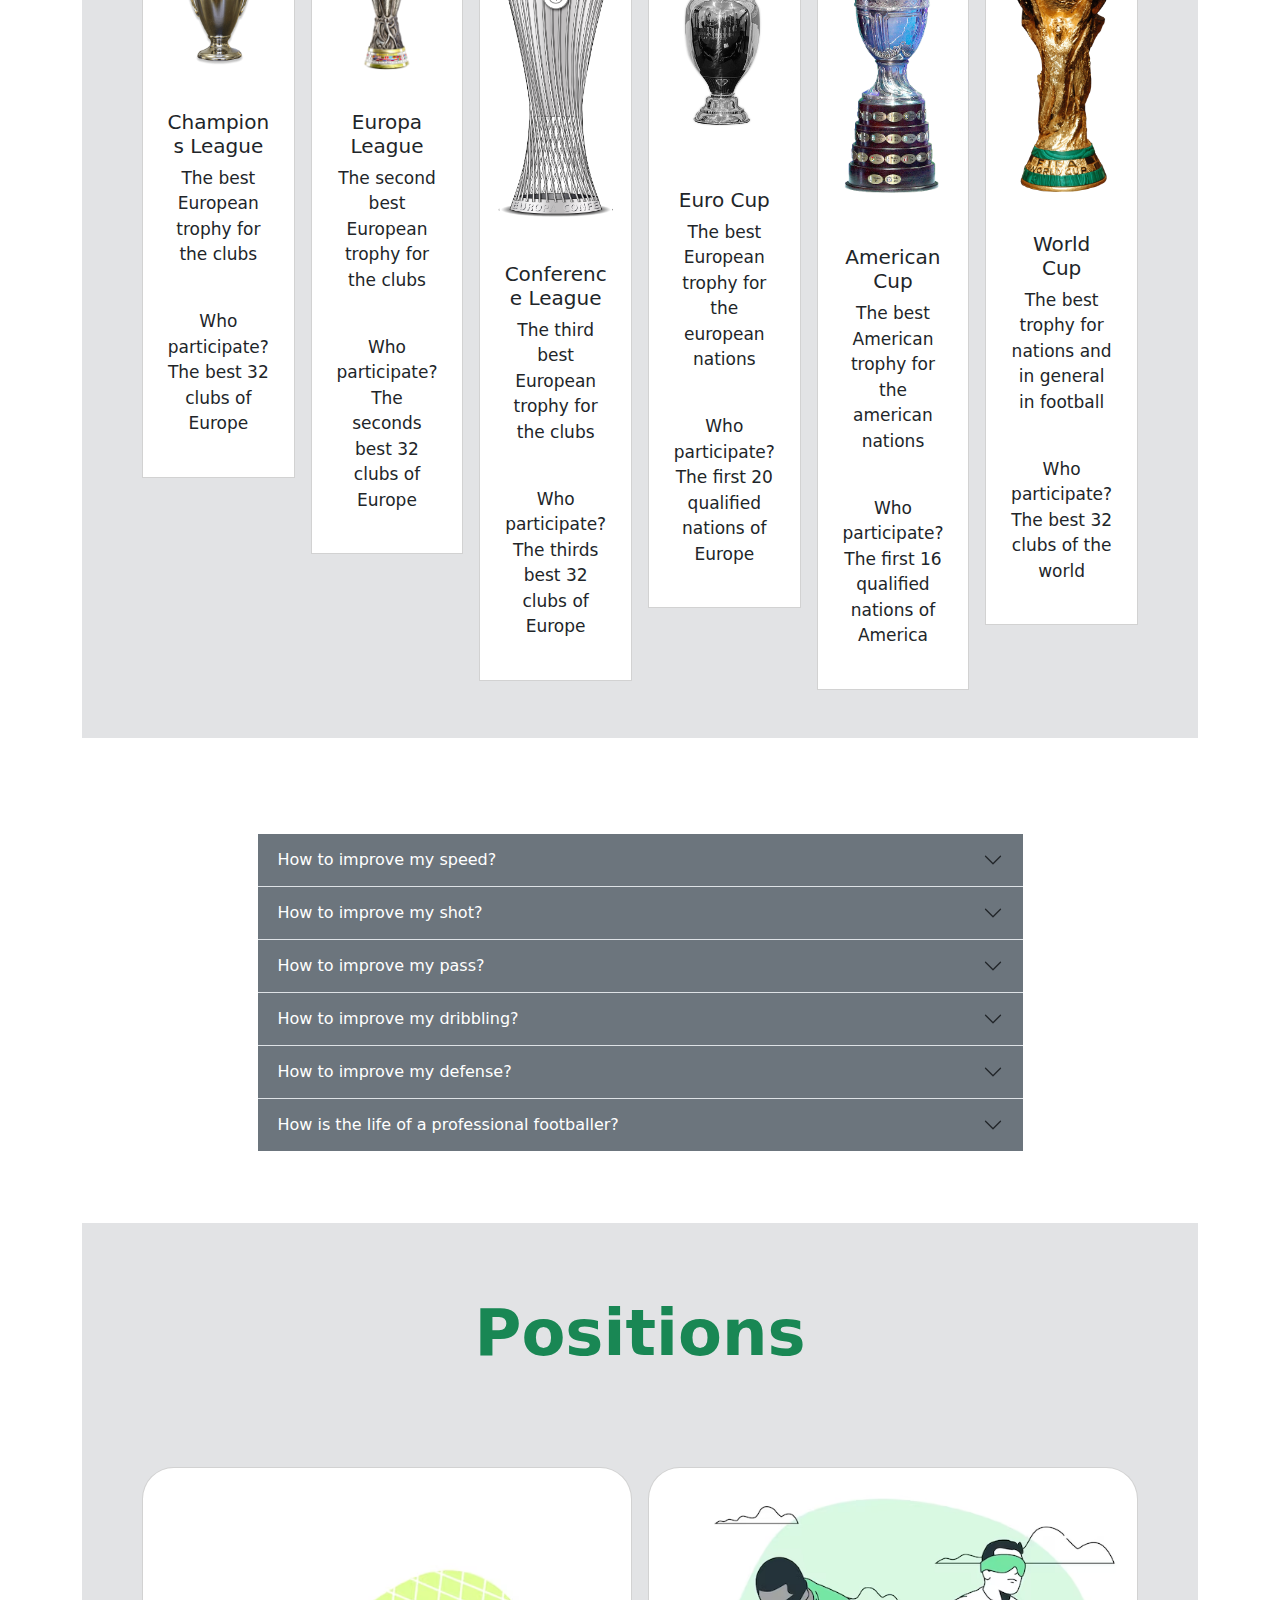
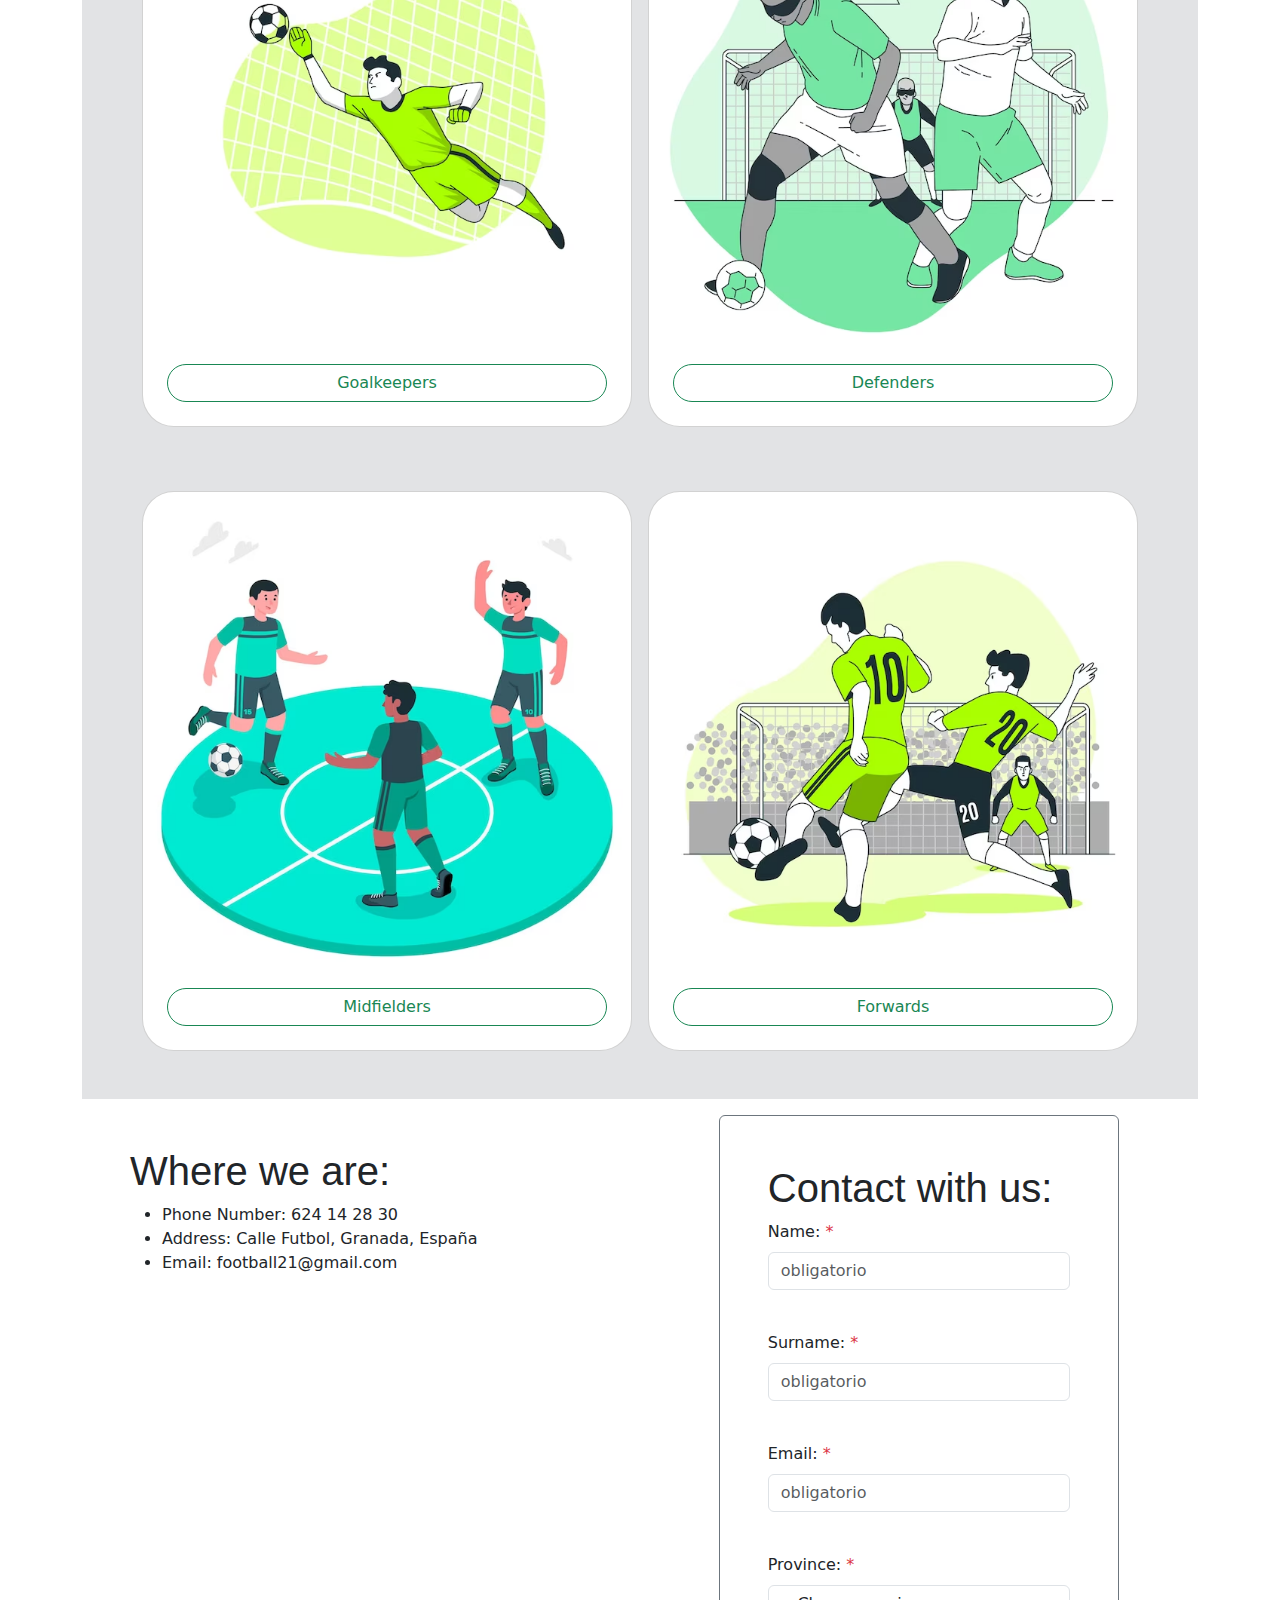
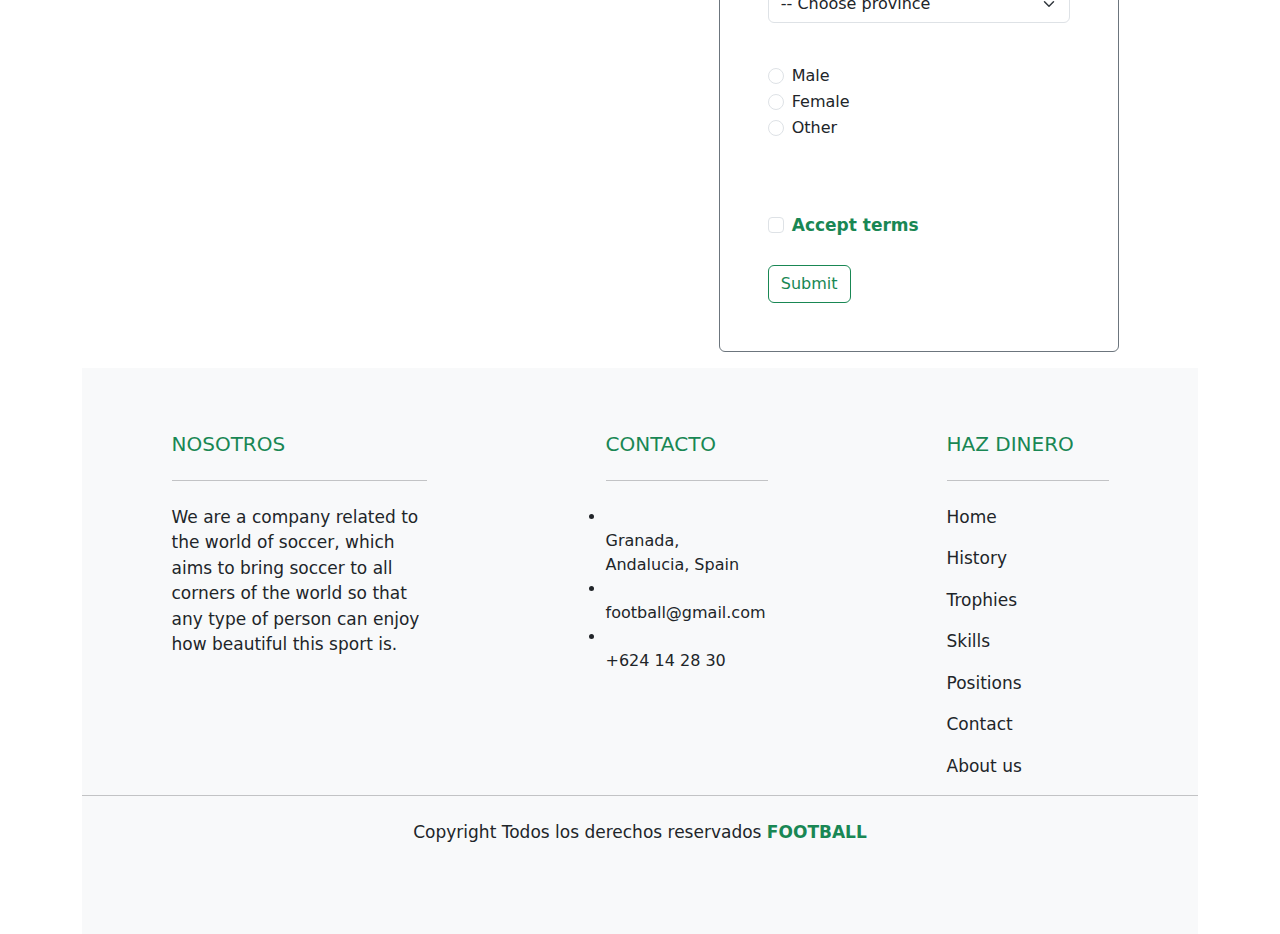
==== commit c59f4e14: "." ====
--- a/PROYECTO-BOOTSTRAP/football.html
+++ b/PROYECTO-BOOTSTRAP/football.html
@@ -445,16 +445,25 @@
                         <h5 class="text-uppercase mb-4 font-weight-bold text-success">Haz dinero</h5>
                         <hr class="mb-4">
                         <p>
-                            <a href="#" class="text-dark">Vende productos en nuestra web</a>
-                        </p>
-                        <p>
-                            <a href="#" class="text-dark">Anuncios</a>
-                        </p>
-                        <p>
-                            <a href="#" class="text-dark">Afiliate</a>
-                        </p>
-                        <p>
-                            <a href="#" class="text-dark">Publica</a>
+                            <a href="#" class="text-dark">Home</a>
+                        </p>
+                        <p>
+                            <a href="#history" class="text-dark">History</a>
+                        </p>
+                        <p>
+                            <a href="#trophies" class="text-dark">Trophies</a>
+                        </p>
+                        <p>
+                            <a href="#skills" class="text-dark">Skills</a>
+                        </p>
+                        <p>
+                            <a href="#positions" class="text-dark">Positions</a>
+                        </p>
+                        <p>
+                            <a href="#contact" class="text-dark">Contact</a>
+                        </p>
+                        <p>
+                            <a href="#about us" class="text-dark">About us</a>
                         </p>
                     </div>
                     
@@ -470,13 +479,13 @@
                     <div class="text-center">
                         <ul class="list-unstyled list-inline">
                             <li class="list-inline-item">
-                                <a href="#" class="text-dark"><i class="fab fa-facebook"></i></a>
+                                <a href="https://www.facebook.com/profile.php?id=61554246227662" target="_blank" class="text-dark"><i class="fab fa-facebook"></i></a>
                             </li>
                             <li class="list-inline-item">
-                                <a href="#" class="text-dark"><i class="fab fa-twitter"></i></a>
+                                <a href="https://twitter.com/Info21Football" target="_blank" class="text-dark"><i class="fab fa-twitter"></i></a>
                             </li>
                             <li class="list-inline-item">
-                                <a href="#" class="text-dark"><i class="fab fa-instagram"></i></a>
+                                <a href="https://www.instagram.com/info21football/" target="_blank" class="text-dark"><i class="fab fa-instagram"></i></a>
                             </li>
                         </ul>
                     </div>
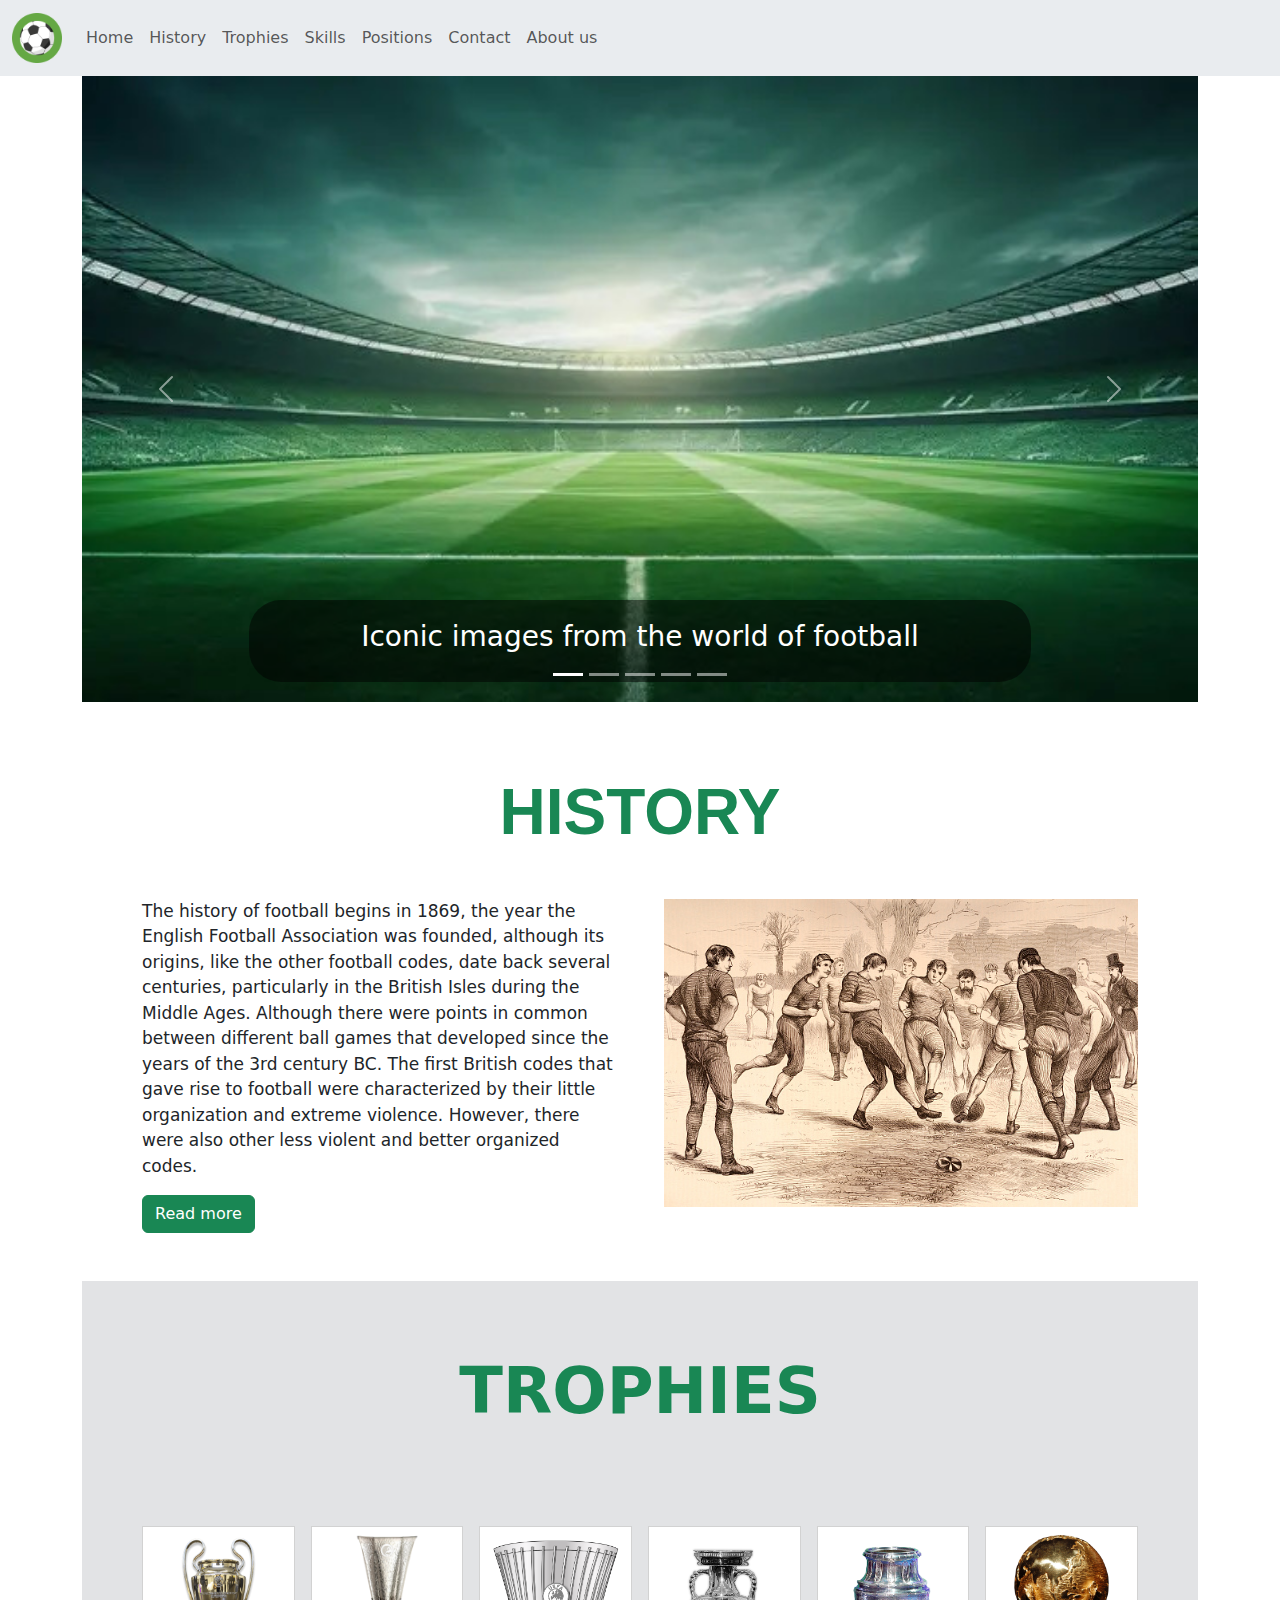
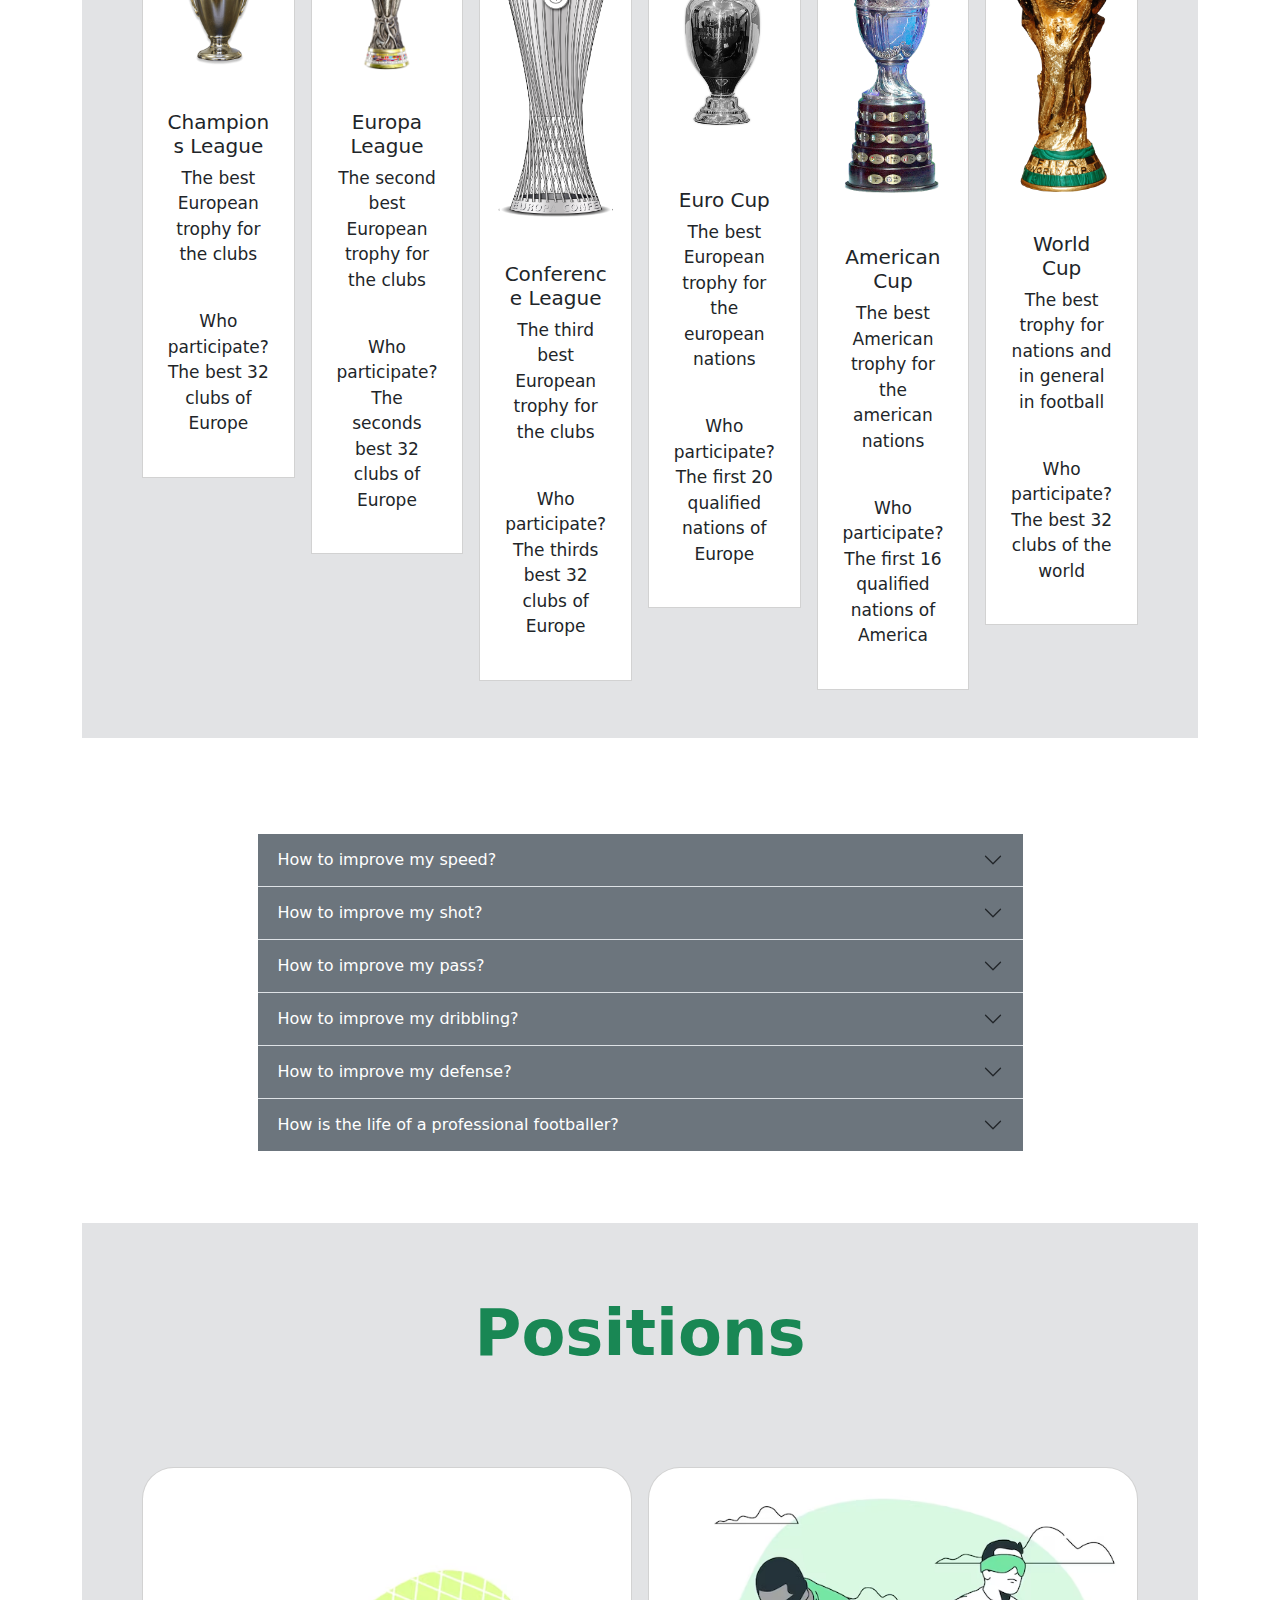
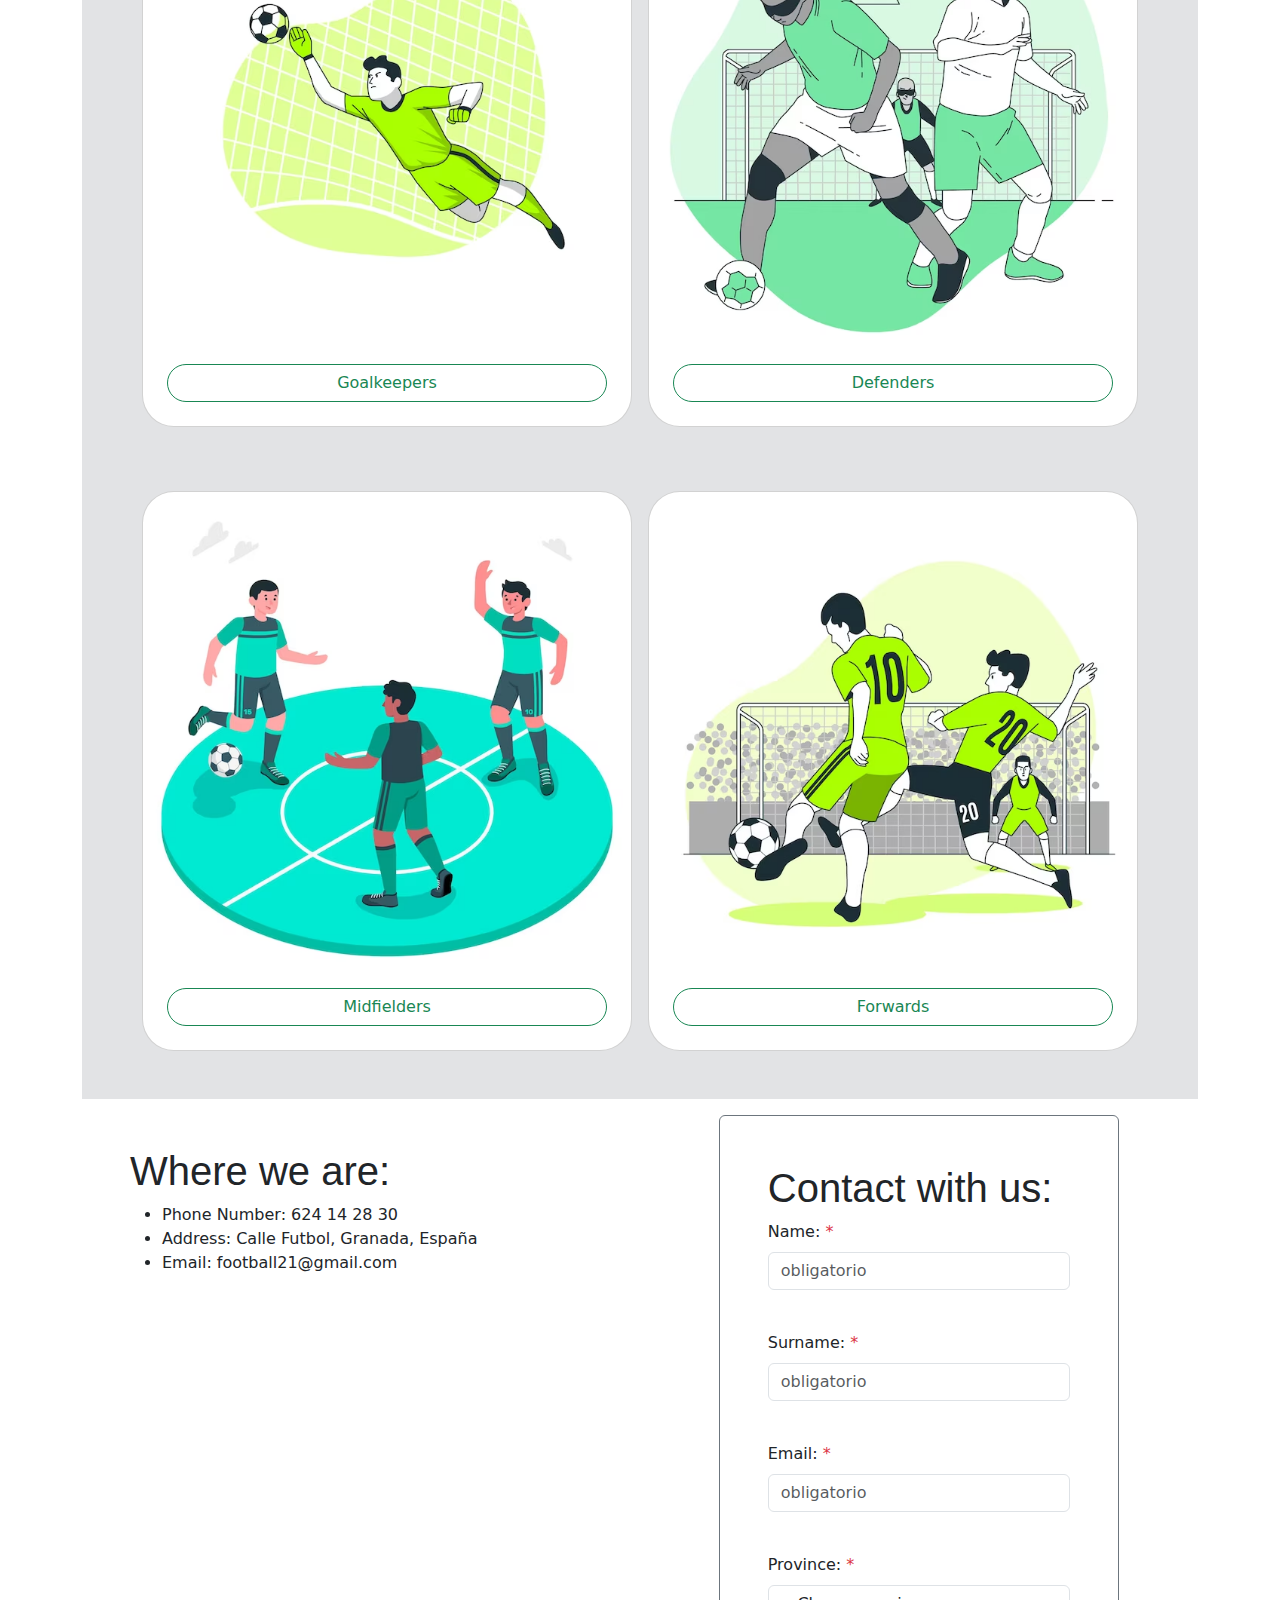
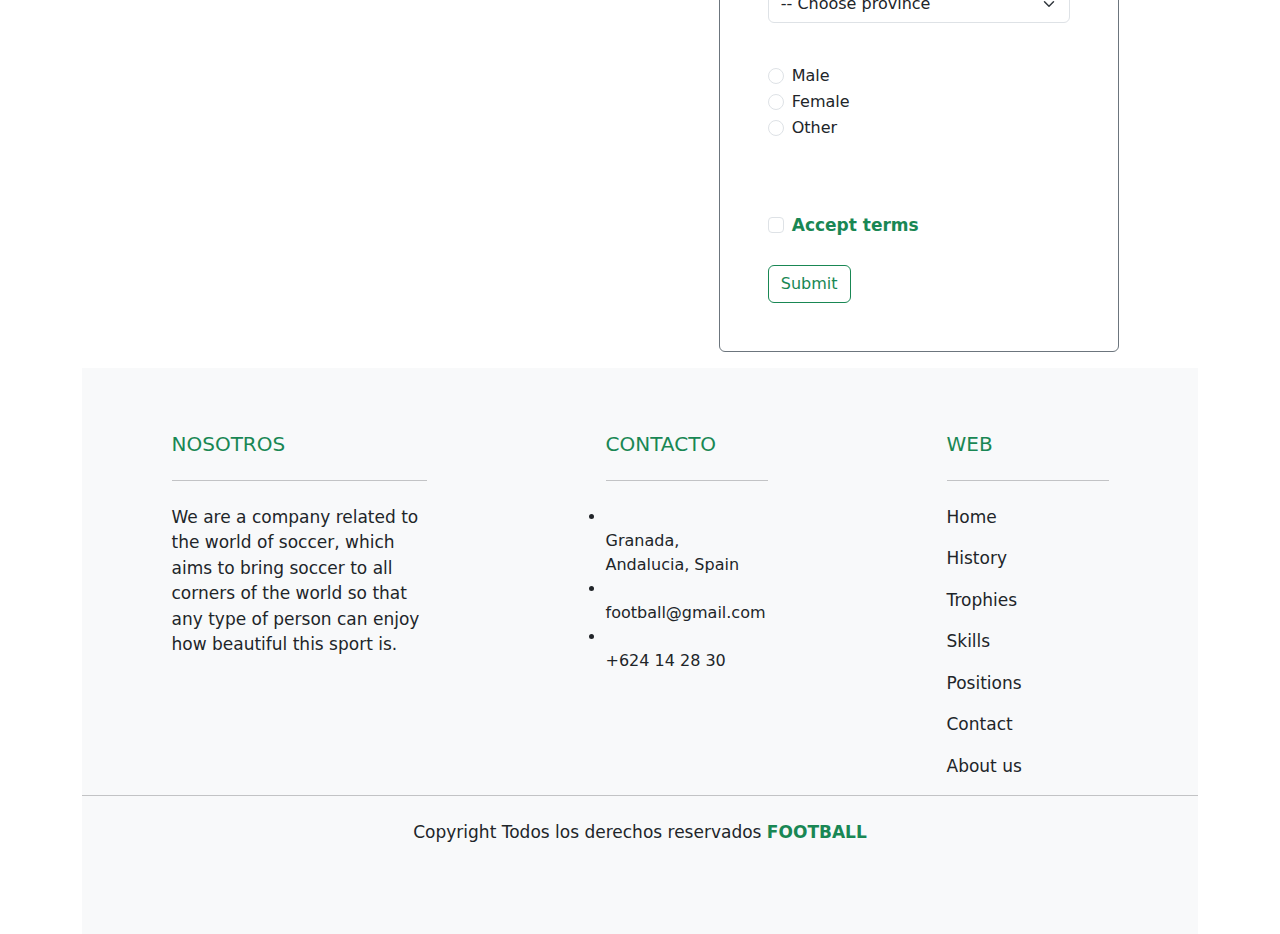
==== commit 68ea76f2: "." ====
--- a/PROYECTO-BOOTSTRAP/football.html
+++ b/PROYECTO-BOOTSTRAP/football.html
@@ -442,7 +442,7 @@
                         </p>
                     </div>
                     <div class="col-md-2 col-lg-2 col-xl-2 mx-auto mt-3">
-                        <h5 class="text-uppercase mb-4 font-weight-bold text-success">Haz dinero</h5>
+                        <h5 class="text-uppercase mb-4 font-weight-bold text-success">web</h5>
                         <hr class="mb-4">
                         <p>
                             <a href="#" class="text-dark">Home</a>
